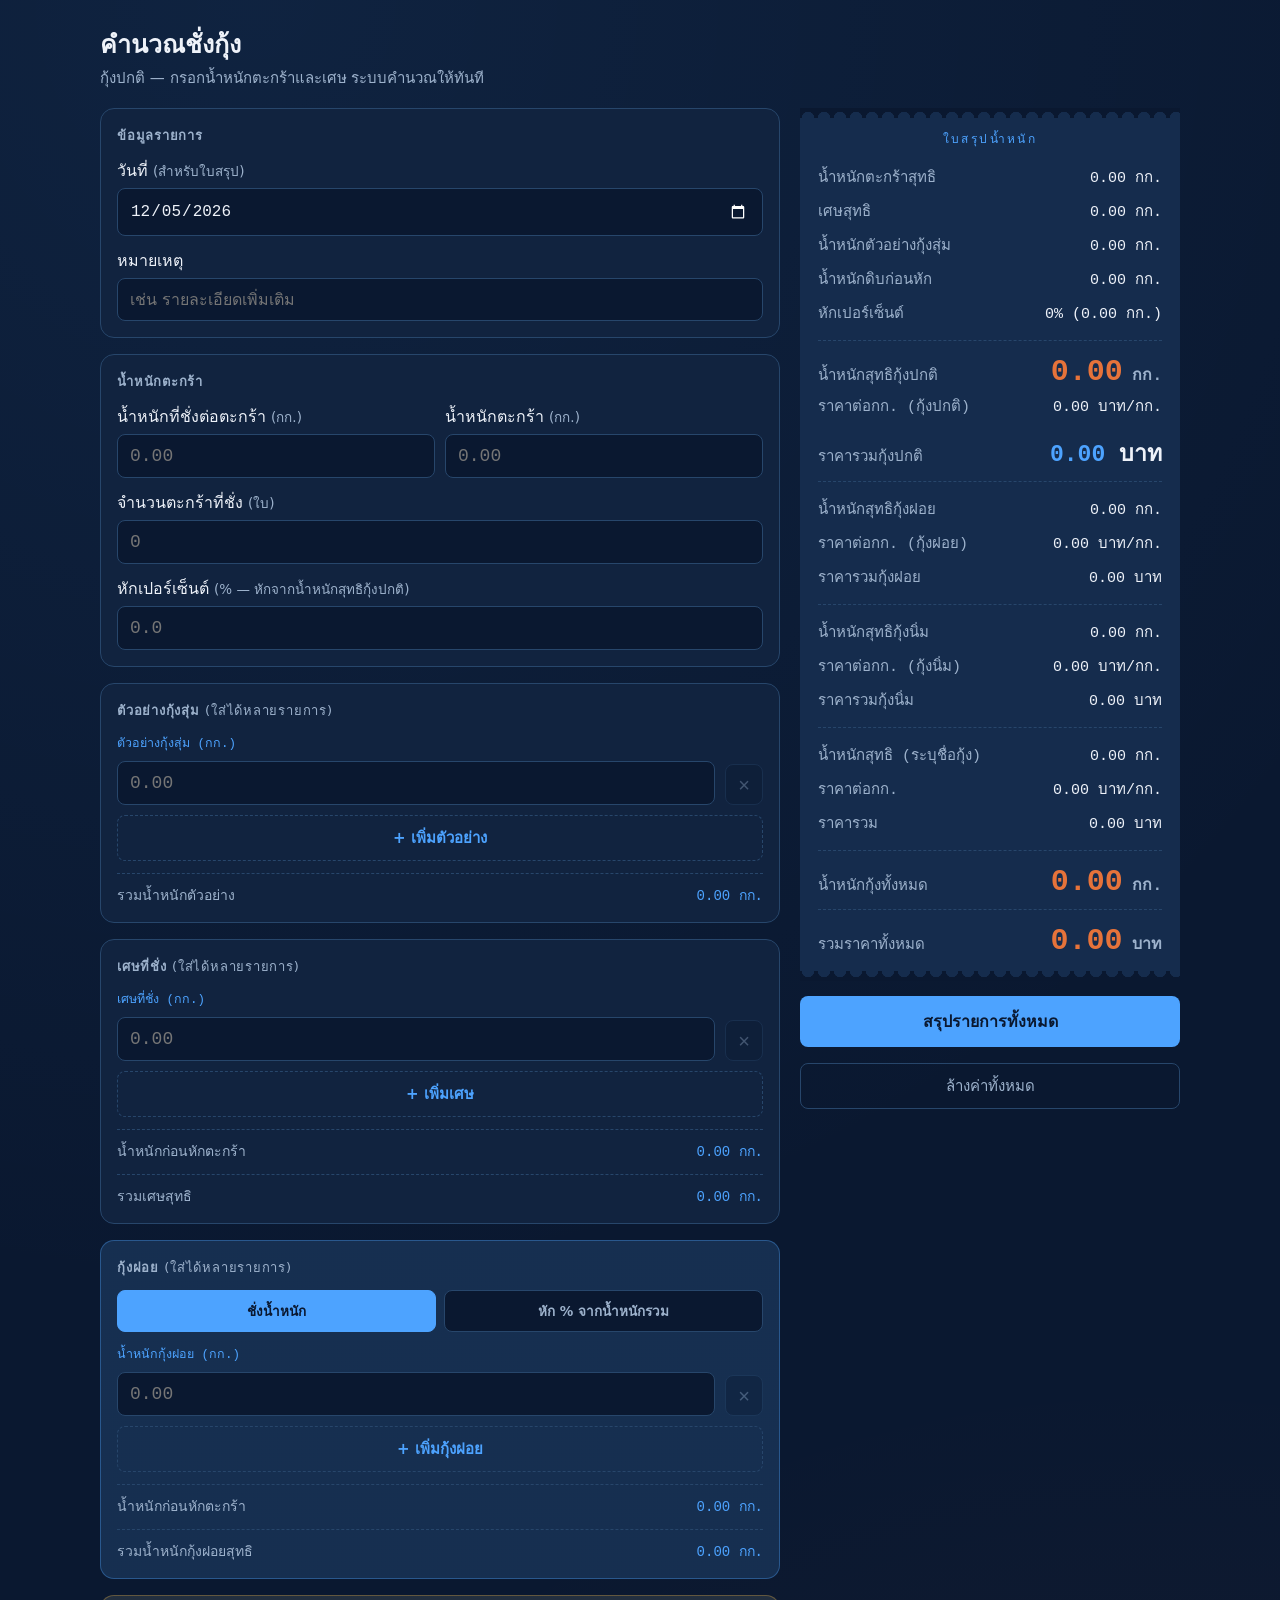
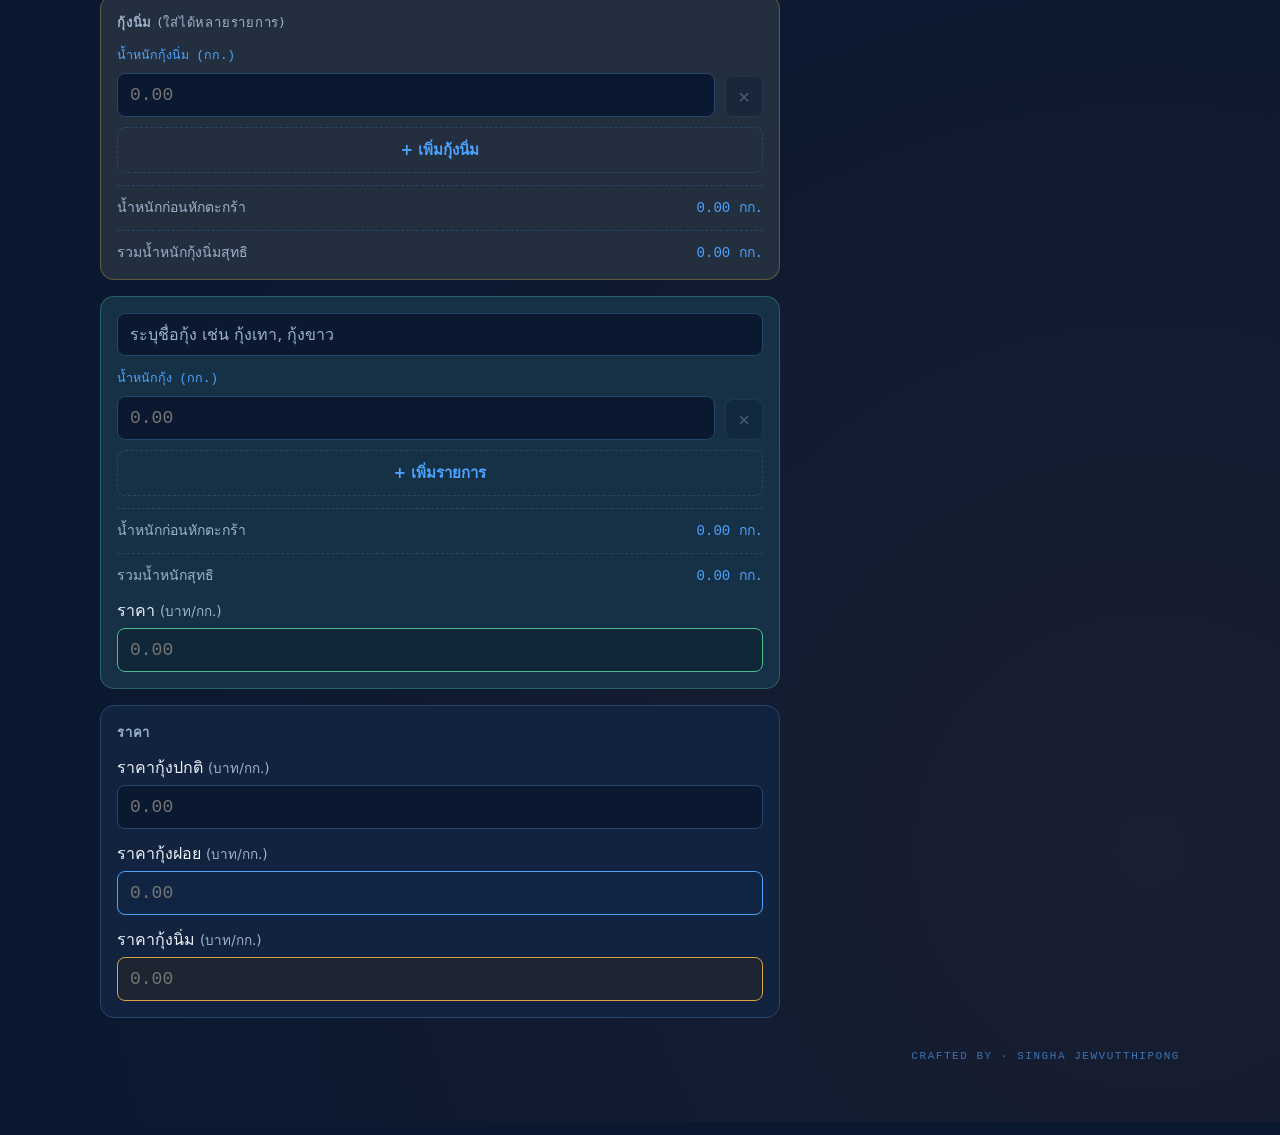
==== calc/index.html @ 681c98cb "Give calc's กุ้งฝอย/กุ้งนิ่ม/custom panels distinct color tints Adds a subtle background tint and bo" ====
<!DOCTYPE html>
<html lang="th">
<head>
<meta charset="UTF-8">
<meta name="viewport" content="width=device-width, initial-scale=1.0, viewport-fit=cover">
<title>คำนวณชั่งกุ้ง</title>
<link rel="manifest" href="manifest.json">
<meta name="theme-color" content="#0a1830">
<meta name="apple-mobile-web-app-capable" content="yes">
<meta name="apple-mobile-web-app-status-bar-style" content="black-translucent">
<meta name="apple-mobile-web-app-title" content="ชั่งกุ้ง">
<link rel="apple-touch-icon" href="icon-192.png">
<link rel="icon" href="icon-192.png">
<link rel="stylesheet" href="style.css">
</head>
<body>
<div class="wrap">
  <header>
    <h1>คำนวณชั่งกุ้ง</h1>
    <div class="sub">กุ้งปกติ — กรอกน้ำหนักตะกร้าและเศษ ระบบคำนวณให้ทันที</div>
  </header>

  <div class="layout">
  <div class="layout-inputs">

  <div class="panel">
    <div class="panel-title">ข้อมูลรายการ</div>
    <div class="field">
      <label>วันที่ <span class="unit">(สำหรับใบสรุป)</span></label>
      <input type="date" id="recordDate">
    </div>
    <div class="field">
      <label>หมายเหตุ</label>
      <input type="text" id="recordNote" placeholder="เช่น รายละเอียดเพิ่มเติม">
    </div>
  </div>

  <div class="panel">
    <div class="panel-title">น้ำหนักตะกร้า</div>
    <div class="row2">
      <div class="field">
        <label>น้ำหนักที่ชั่งต่อตะกร้า <span class="unit">(กก.)</span></label>
        <input type="number" id="w_basket" inputmode="decimal" step="0.01" placeholder="0.00">
      </div>
      <div class="field">
        <label>น้ำหนักตะกร้า <span class="unit">(กก.)</span></label>
        <input type="number" id="w_tare" inputmode="decimal" step="0.01" placeholder="0.00">
      </div>
    </div>
    <div class="field">
      <label>จำนวนตะกร้าที่ชั่ง <span class="unit">(ใบ)</span></label>
      <input type="number" id="n_basket" inputmode="numeric" step="1" placeholder="0">
    </div>
    <div class="field">
      <label>หักเปอร์เซ็นต์ <span class="unit">(% — หักจากน้ำหนักสุทธิกุ้งปกติ)</span></label>
      <input type="number" id="deductPercent" inputmode="decimal" step="0.1" placeholder="0.0">
    </div>
  </div>

  <div class="panel">
    <div class="panel-title">ตัวอย่างกุ้งสุ่ม <span style="text-transform:none; font-weight:400;">(ใส่ได้หลายรายการ)</span></div>
    <div id="sampleRows"></div>
    <button type="button" class="add-row" id="addSample">+ เพิ่มตัวอย่าง</button>
    <div class="rest-subtotal"><span>รวมน้ำหนักตัวอย่าง</span><span id="sampleSubtotal">0.00 กก.</span></div>
  </div>

  <div class="panel">
    <div class="panel-title">เศษที่ชั่ง <span style="text-transform:none; font-weight:400;">(ใส่ได้หลายรายการ)</span></div>
    <div id="restRows"></div>
    <button type="button" class="add-row" id="addRow">+ เพิ่มเศษ</button>
    <div class="rest-subtotal"><span>น้ำหนักก่อนหักตะกร้า</span><span id="restGross">0.00 กก.</span></div>
    <div class="rest-subtotal"><span>รวมเศษสุทธิ</span><span id="restSubtotal">0.00 กก.</span></div>
  </div>

  <div class="panel panel-foy">
    <div class="panel-title">กุ้งฝอย <span style="text-transform:none; font-weight:400;">(ใส่ได้หลายรายการ)</span></div>
    <div class="mode-toggle" id="foyModeToggle">
      <button type="button" class="mode-btn active" data-mode="weigh">ชั่งน้ำหนัก</button>
      <button type="button" class="mode-btn" data-mode="percent">หัก % จากน้ำหนักรวม</button>
    </div>
    <div id="foyWeighMode">
      <div id="shrimpFoyRows"></div>
      <button type="button" class="add-row" id="addShrimpFoy">+ เพิ่มกุ้งฝอย</button>
    </div>
    <div id="foyPercentMode" style="display:none;">
      <div class="field">
        <label>หักเปอร์เซ็นต์กุ้งฝอย <span class="unit">(% จากน้ำหนักรวมหลังหักตะกร้า)</span></label>
        <input type="number" id="foyPercent" inputmode="decimal" step="0.1" placeholder="0.0">
      </div>
    </div>
    <div class="rest-subtotal" id="foyGrossRow"><span>น้ำหนักก่อนหักตะกร้า</span><span id="shrimpFoyGross">0.00 กก.</span></div>
    <div class="rest-subtotal" id="foyBaseRow" style="display:none;"><span>ฐานคำนวณ (น้ำหนักรวมหลังหักตะกร้า)</span><span id="shrimpFoyBase">0.00 กก.</span></div>
    <div class="rest-subtotal"><span>รวมน้ำหนักกุ้งฝอยสุทธิ</span><span id="shrimpFoySubtotal">0.00 กก.</span></div>
  </div>

  <div class="panel panel-nim">
    <div class="panel-title">กุ้งนิ่ม <span style="text-transform:none; font-weight:400;">(ใส่ได้หลายรายการ)</span></div>
    <div id="shrimpNimRows"></div>
    <button type="button" class="add-row" id="addShrimpNim">+ เพิ่มกุ้งนิ่ม</button>
    <div class="rest-subtotal"><span>น้ำหนักก่อนหักตะกร้า</span><span id="shrimpNimGross">0.00 กก.</span></div>
    <div class="rest-subtotal"><span>รวมน้ำหนักกุ้งนิ่มสุทธิ</span><span id="shrimpNimSubtotal">0.00 กก.</span></div>
  </div>

  <div class="panel panel-custom">
    <input type="text" id="customName" class="panel-title-input" placeholder="ระบุชื่อกุ้ง เช่น กุ้งเทา, กุ้งขาว" maxlength="40">
    <div id="shrimpCustomRows"></div>
    <button type="button" class="add-row" id="addShrimpCustom">+ เพิ่มรายการ</button>
    <div class="rest-subtotal"><span>น้ำหนักก่อนหักตะกร้า</span><span id="shrimpCustomGross">0.00 กก.</span></div>
    <div class="rest-subtotal"><span>รวมน้ำหนักสุทธิ</span><span id="shrimpCustomSubtotal">0.00 กก.</span></div>
    <div class="field" style="margin-top:12px;">
      <label>ราคา <span class="unit">(บาท/กก.)</span></label>
      <input type="number" id="priceCustom" inputmode="decimal" step="0.01" placeholder="0.00">
    </div>
  </div>

  <div class="panel">
    <div class="panel-title">ราคา</div>
    <div class="field">
      <label>ราคากุ้งปกติ <span class="unit">(บาท/กก.)</span></label>
      <input type="number" id="price" inputmode="decimal" step="0.01" placeholder="0.00">
    </div>
    <div class="field">
      <label>ราคากุ้งฝอย <span class="unit">(บาท/กก.)</span></label>
      <input type="number" id="priceFoy" inputmode="decimal" step="0.01" placeholder="0.00">
    </div>
    <div class="field">
      <label>ราคากุ้งนิ่ม <span class="unit">(บาท/กก.)</span></label>
      <input type="number" id="priceNim" inputmode="decimal" step="0.01" placeholder="0.00">
    </div>
  </div>

  </div>
  <div class="layout-result">

  <div class="ticket">
    <div class="ticket-head">ใบสรุปน้ำหนัก</div>

    <div class="tline"><span>น้ำหนักตะกร้าสุทธิ</span><span id="out_basket_net">0.00 กก.</span></div>
    <div class="tline"><span>เศษสุทธิ</span><span id="out_rest">0.00 กก.</span></div>
    <div class="tline"><span>น้ำหนักตัวอย่างกุ้งสุ่ม</span><span id="out_sample">0.00 กก.</span></div>
    <div class="tline"><span>น้ำหนักดิบก่อนหัก</span><span id="out_gross">0.00 กก.</span></div>
    <div class="tline" id="out_foy_split_row" style="display:none;"><span>หักน้ำหนักกุ้งฝอย (%)</span><span id="out_foy_split">0.00 กก.</span></div>
    <div class="tline"><span>หักเปอร์เซ็นต์</span><span id="out_deduct">0% (0.00 กก.)</span></div>
    <div class="tdiv"></div>
    <div class="ttotal">
      <span class="label">น้ำหนักสุทธิกุ้งปกติ</span>
      <span class="value" id="out_net">0.00<span style="font-size:16px; color:var(--ink-dim)"> กก.</span></span>
    </div>
    <div class="tline"><span>ราคาต่อกก. (กุ้งปกติ)</span><span id="out_price_rate">0.00 บาท/กก.</span></div>
    <div class="price-total">
      <span class="label">ราคารวมกุ้งปกติ</span>
      <span class="value"><b id="out_price">0.00</b> บาท</span>
    </div>

    <div class="tdiv"></div>
    <div class="tline"><span>น้ำหนักสุทธิกุ้งฝอย</span><span id="out_foy_net">0.00 กก.</span></div>
    <div class="tline"><span>ราคาต่อกก. (กุ้งฝอย)</span><span id="out_foy_rate">0.00 บาท/กก.</span></div>
    <div class="tline"><span>ราคารวมกุ้งฝอย</span><span id="out_foy_price">0.00 บาท</span></div>

    <div class="tdiv"></div>
    <div class="tline"><span>น้ำหนักสุทธิกุ้งนิ่ม</span><span id="out_nim_net">0.00 กก.</span></div>
    <div class="tline"><span>ราคาต่อกก. (กุ้งนิ่ม)</span><span id="out_nim_rate">0.00 บาท/กก.</span></div>
    <div class="tline"><span>ราคารวมกุ้งนิ่ม</span><span id="out_nim_price">0.00 บาท</span></div>

    <div class="tdiv"></div>
    <div class="tline"><span id="out_custom_label">น้ำหนักสุทธิ</span><span id="out_custom_net">0.00 กก.</span></div>
    <div class="tline"><span>ราคาต่อกก.</span><span id="out_custom_rate">0.00 บาท/กก.</span></div>
    <div class="tline"><span>ราคารวม</span><span id="out_custom_price">0.00 บาท</span></div>

    <div class="tdiv"></div>
    <div class="ttotal">
      <span class="label">น้ำหนักกุ้งทั้งหมด</span>
      <span class="value" id="out_total_weight">0.00<span style="font-size:16px; color:var(--ink-dim)"> กก.</span></span>
    </div>
    <div class="tdiv"></div>
    <div class="ttotal">
      <span class="label">รวมราคาทั้งหมด</span>
      <span class="value" id="out_grand_total">0.00<span style="font-size:16px; color:var(--ink-dim)"> บาท</span></span>
    </div>
  </div>

  <button type="button" class="summary-btn" id="summaryBtn">สรุปรายการทั้งหมด</button>
  <button class="reset" id="resetBtn">ล้างค่าทั้งหมด</button>

  </div>
  </div>
  <div class="credit">Crafted by · Singha Jewvutthipong</div>
</div>

<script src="script.js"></script>
</body>
</html>
---- calc/style.css ----
:root{
  --bg: #0a1830;
  --panel: #11233f;
  --panel-2: #152c4d;
  --line: #27466b;
  --ink: #eef2f9;
  --ink-dim: #9db2cc;
  --shrimp: #e6733a;
  --shrimp-dim: #c65f2c;
  --teal-accent: #4da3ff;
  --nim-accent: #d9a441;
  --custom-accent: #4dbd8f;
}
*{box-sizing:border-box;}
body{
  margin:0;
  background: var(--bg);
  background-image:
    radial-gradient(circle at 20% 0%, rgba(77,163,255,0.08), transparent 45%),
    radial-gradient(circle at 90% 90%, rgba(230,115,58,0.07), transparent 40%);
  font-family: 'Noto Sans Thai', 'Sarabun', system-ui, sans-serif;
  color: var(--ink);
  min-height:100vh;
  padding: 20px 14px 60px;
}
.wrap{ max-width: 480px; margin: 0 auto; }

.layout-inputs, .layout-result{ min-width: 0; }

@media (min-width: 760px){
  .wrap{ max-width: 1080px; }
  .layout{
    display:flex;
    align-items:flex-start;
    gap: 20px;
  }
  .layout-inputs{ flex: 1 1 auto; }
  .layout-result{
    flex: 0 0 380px;
    position: sticky;
    top: 20px;
  }
}

header{ margin-bottom: 18px; }
h1{
  font-size: 25px;
  margin: 4px 0 2px;
  font-weight: 700;
}
.sub{ font-size: 15px; color: var(--ink-dim); }

.panel{
  background: var(--panel);
  border: 1px solid var(--line);
  border-radius: 14px;
  padding: 16px;
  margin-bottom: 16px;
}
.panel-title{
  font-size: 13px;
  letter-spacing: 0.06em;
  color: var(--ink-dim);
  text-transform: uppercase;
  margin-bottom: 12px;
  font-weight: 600;
}
.panel-foy{
  background: linear-gradient(rgba(77,163,255,0.09), rgba(77,163,255,0.09)), var(--panel);
  border-color: rgba(77,163,255,0.35);
}
.panel-nim{
  background: linear-gradient(rgba(217,164,65,0.09), rgba(217,164,65,0.09)), var(--panel);
  border-color: rgba(217,164,65,0.35);
}
.panel-custom{
  background: linear-gradient(rgba(77,189,143,0.09), rgba(77,189,143,0.09)), var(--panel);
  border-color: rgba(77,189,143,0.35);
}
#priceFoy{
  background: linear-gradient(rgba(77,163,255,0.09), rgba(77,163,255,0.09)), var(--bg);
  border-color: var(--teal-accent);
}
#priceNim{
  background: linear-gradient(rgba(217,164,65,0.09), rgba(217,164,65,0.09)), var(--bg);
  border-color: var(--nim-accent);
}
#priceCustom{
  background: linear-gradient(rgba(77,189,143,0.09), rgba(77,189,143,0.09)), var(--bg);
  border-color: var(--custom-accent);
}
#priceNim:focus{ border-color: var(--nim-accent); }
#priceCustom:focus{ border-color: var(--custom-accent); }
.panel-title-input{
  display: block;
  width: 100%;
  background: transparent;
  border: none;
  border-bottom: 1px dashed var(--line);
  color: var(--ink);
  font-family: 'Noto Sans Thai', 'Sarabun', system-ui, sans-serif;
  font-size: 14px;
  font-weight: 700;
  padding: 0 0 10px;
  margin-bottom: 12px;
  outline: none;
}
.panel-title-input::placeholder{ color: var(--ink-dim); font-weight: 400; }
.panel-title-input:focus{ border-bottom-color: var(--teal-accent); }

.field{ margin-bottom: 12px; overflow: hidden; }
.field:last-child{ margin-bottom: 0; }
label{
  display:block;
  font-size: 16px;
  color: var(--ink);
  margin-bottom: 5px;
}
.unit{ color: var(--ink-dim); font-size: 13.5px; }
input[type=number], input[type=date], input[type=text]{
  width: 100%;
  max-width: 100%;
  min-width: 0;
  background: var(--bg);
  border: 1px solid var(--line);
  border-radius: 8px;
  padding: 11px 12px;
  color: var(--ink);
  font-family: 'Space Mono', ui-monospace, 'SF Mono', Menlo, Consolas, monospace;
  font-size: 18px;
  outline: none;
  transition: border-color .15s ease;
  -moz-appearance: textfield;
}
input[type=text]{ font-family: 'Noto Sans Thai', 'Sarabun', system-ui, sans-serif; font-size: 16px; }
input[type=date]{
  color-scheme: dark;
  font-size: 16px;
  overflow: hidden;
}
input[type=date]::-webkit-date-and-time-value{ min-width: 0; text-align: left; }
input[type=date]::-webkit-calendar-picker-indicator{ margin-left: 4px; padding: 4px; }
input[type=number]:focus, input[type=date]:focus, input[type=text]:focus{ border-color: var(--teal-accent); }
input[type=number]::-webkit-outer-spin-button,
input[type=number]::-webkit-inner-spin-button{
  -webkit-appearance: none; margin:0;
}

.row2{ display:grid; grid-template-columns: minmax(0,1fr) minmax(0,1fr); gap: 10px; }

/* Receipt / ticket */
.ticket{
  background: repeating-linear-gradient(
    var(--panel-2), var(--panel-2)
  );
  border-radius: 4px;
  position: relative;
  padding: 20px 18px 22px;
  font-family: 'Space Mono', ui-monospace, 'SF Mono', Menlo, Consolas, monospace;
  border-top: 1px dashed var(--line);
}
.ticket::before, .ticket::after{
  content:"";
  position:absolute;
  left:0; right:0; height:10px;
  background:
    radial-gradient(circle at 8px 0, transparent 6px, var(--bg) 6.5px) top left / 16px 10px repeat-x;
}
.ticket::before{ top:-1px; transform: scaleY(-1); }
.ticket::after{ bottom:-1px; }

.ticket-head{
  text-align:center;
  font-size: 12px;
  letter-spacing: 0.2em;
  color: var(--teal-accent);
  text-transform: uppercase;
  margin-bottom: 12px;
}
.tline{
  display:flex;
  justify-content: space-between;
  font-size: 15px;
  color: var(--ink-dim);
  padding: 5px 0;
}
.tline span:last-child{ color: var(--ink); }
.tdiv{
  border-top: 1px dashed var(--line);
  margin: 10px 0;
}
.ttotal{
  display:flex;
  justify-content: space-between;
  align-items: baseline;
  padding-top: 4px;
}
.ttotal .label{ font-size: 15px; color: var(--ink-dim); }
.ttotal .value{
  font-size: 30px;
  font-weight: 700;
  color: var(--shrimp);
}
.price-total{
  display:flex;
  justify-content: space-between;
  align-items: baseline;
  margin-top: 12px;
}
.price-total .label{ font-size: 15px; color: var(--ink-dim); }
.price-total .value{
  font-size: 23px;
  font-weight: 700;
  color: var(--ink);
}
.price-total .value b{ color: var(--teal-accent); }

.rest-row{
  display:grid;
  grid-template-columns: 1fr auto;
  gap: 10px;
  align-items: end;
  margin-bottom: 10px;
}
.rest-row .field{ margin-bottom: 0; }
.rest-row-label{
  font-size: 12.5px;
  color: var(--teal-accent);
  font-family: 'Space Mono', ui-monospace, 'SF Mono', Menlo, Consolas, monospace;
  margin-bottom: 8px;
}
.rm-row{
  width: 38px;
  height: 41px;
  background: var(--bg);
  border: 1px solid var(--line);
  border-radius: 8px;
  color: var(--ink-dim);
  font-size: 20px;
  line-height: 1;
  cursor: pointer;
}
.rm-row:active{ background: var(--panel-2); }
.rm-row:disabled{ opacity: 0.35; cursor: default; }

.add-row{
  display:flex;
  align-items:center;
  justify-content:center;
  gap: 6px;
  width: 100%;
  margin-top: 4px;
  background: transparent;
  border: 1px dashed var(--line);
  color: var(--teal-accent);
  padding: 10px;
  border-radius: 8px;
  font-family: 'Noto Sans Thai', 'Sarabun', system-ui, sans-serif;
  font-size: 15px;
  font-weight: 600;
  cursor: pointer;
}
.add-row:active{ background: var(--panel-2); }

.mode-toggle{
  display:flex;
  gap: 8px;
  margin-bottom: 12px;
}
.mode-btn{
  flex: 1;
  background: var(--bg);
  border: 1px solid var(--line);
  color: var(--ink-dim);
  padding: 9px 8px;
  border-radius: 8px;
  font-family: 'Noto Sans Thai', 'Sarabun', system-ui, sans-serif;
  font-size: 13.5px;
  font-weight: 600;
  cursor: pointer;
}
.mode-btn.active{
  background: var(--teal-accent);
  border-color: var(--teal-accent);
  color: var(--bg);
}
.mode-btn:active{ opacity: 0.85; }

.rest-subtotal{
  display:flex;
  justify-content: space-between;
  font-size: 14px;
  color: var(--ink-dim);
  margin-top: 12px;
  padding-top: 10px;
  border-top: 1px dashed var(--line);
  font-family: 'Space Mono', ui-monospace, 'SF Mono', Menlo, Consolas, monospace;
}
.rest-subtotal span:last-child{ color: var(--teal-accent); }

.reset{
  display:block;
  width:100%;
  margin-top: 16px;
  background: transparent;
  border: 1px solid var(--line);
  color: var(--ink-dim);
  padding: 10px;
  border-radius: 8px;
  font-family: 'Noto Sans Thai', 'Sarabun', system-ui, sans-serif;
  font-size: 15px;
  cursor: pointer;
}
.reset:active{ background: var(--panel-2); }

.summary-btn{
  display:block;
  width:100%;
  margin-top: 16px;
  background: var(--teal-accent);
  border: none;
  color: var(--bg);
  padding: 13px;
  border-radius: 8px;
  font-family: 'Noto Sans Thai', 'Sarabun', system-ui, sans-serif;
  font-size: 16px;
  font-weight: 700;
  cursor: pointer;
}
.summary-btn:active{ opacity: 0.85; }

.credit{
  text-align: right;
  margin-top: 16px;
  font-family: 'Space Mono', ui-monospace, 'SF Mono', Menlo, Consolas, monospace;
  font-size: 11px;
  letter-spacing: 0.14em;
  text-transform: uppercase;
  color: var(--teal-accent);
  opacity: 0.65;
}
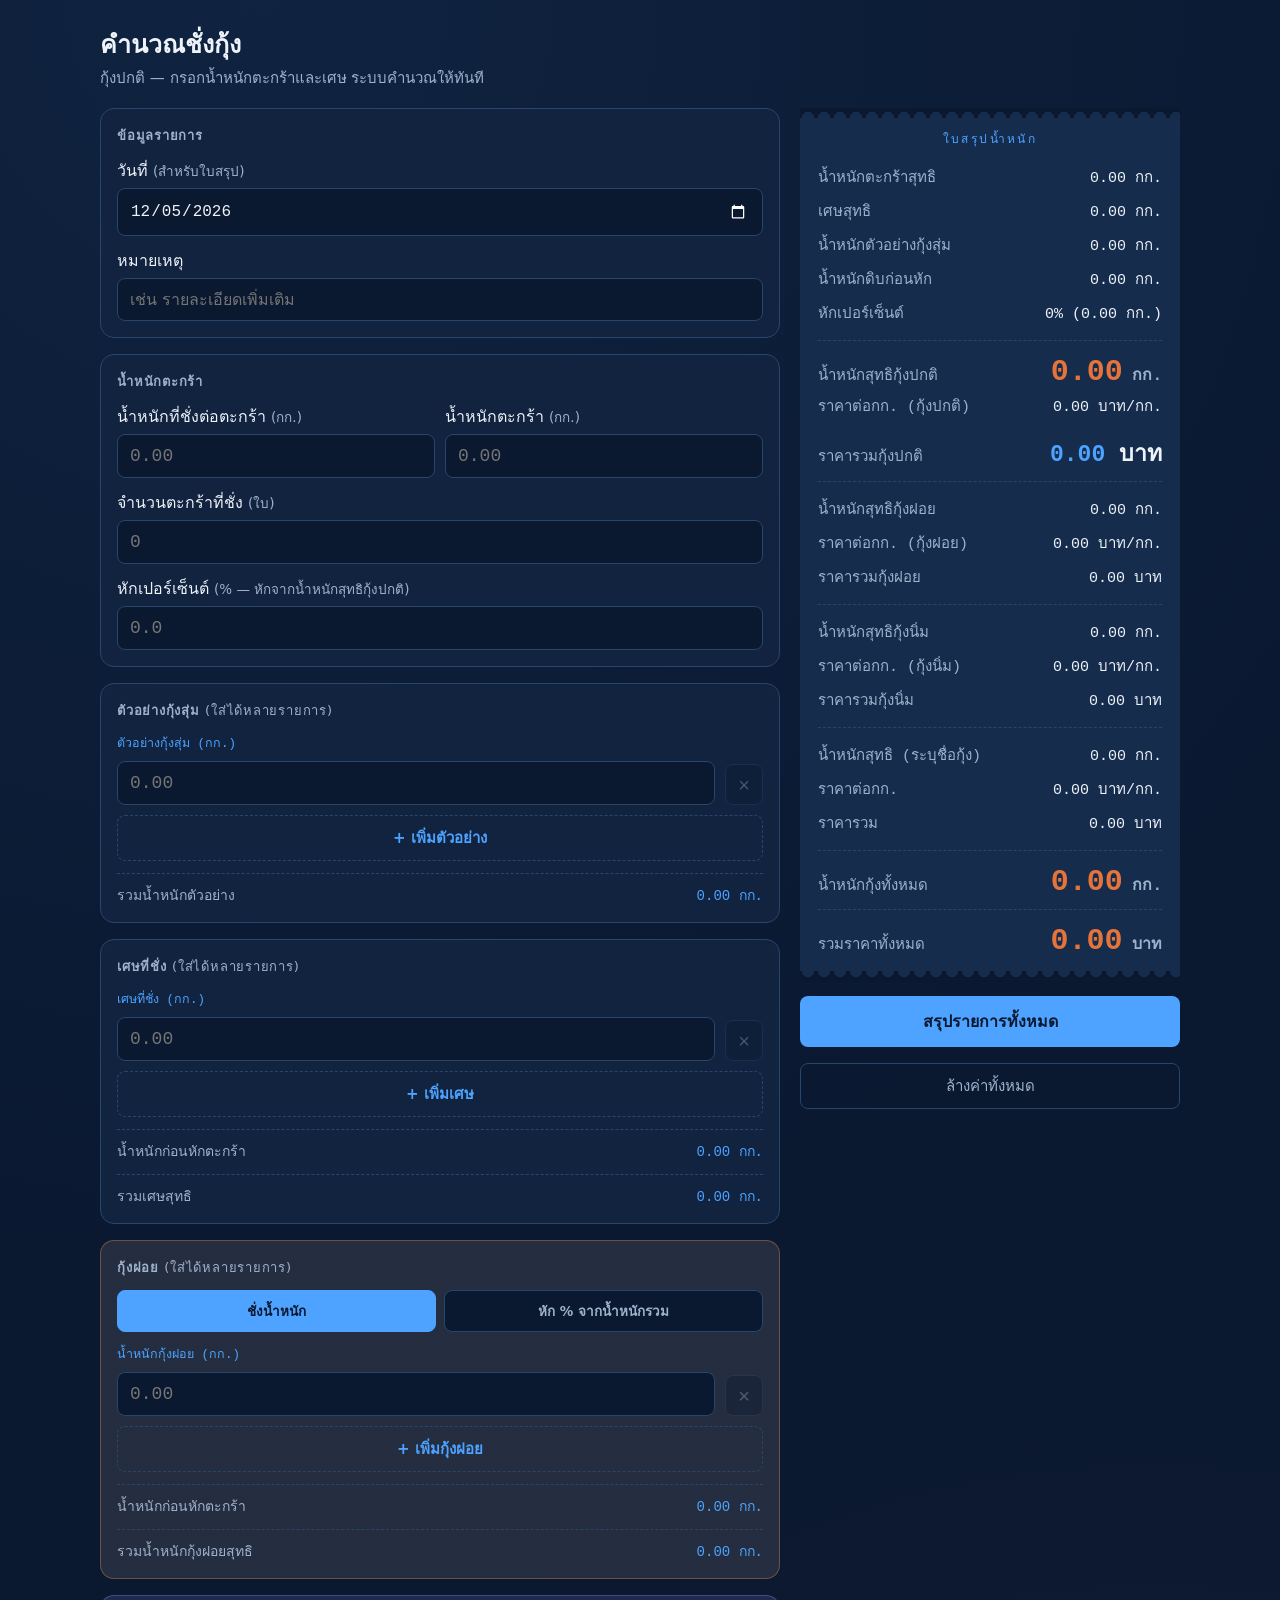
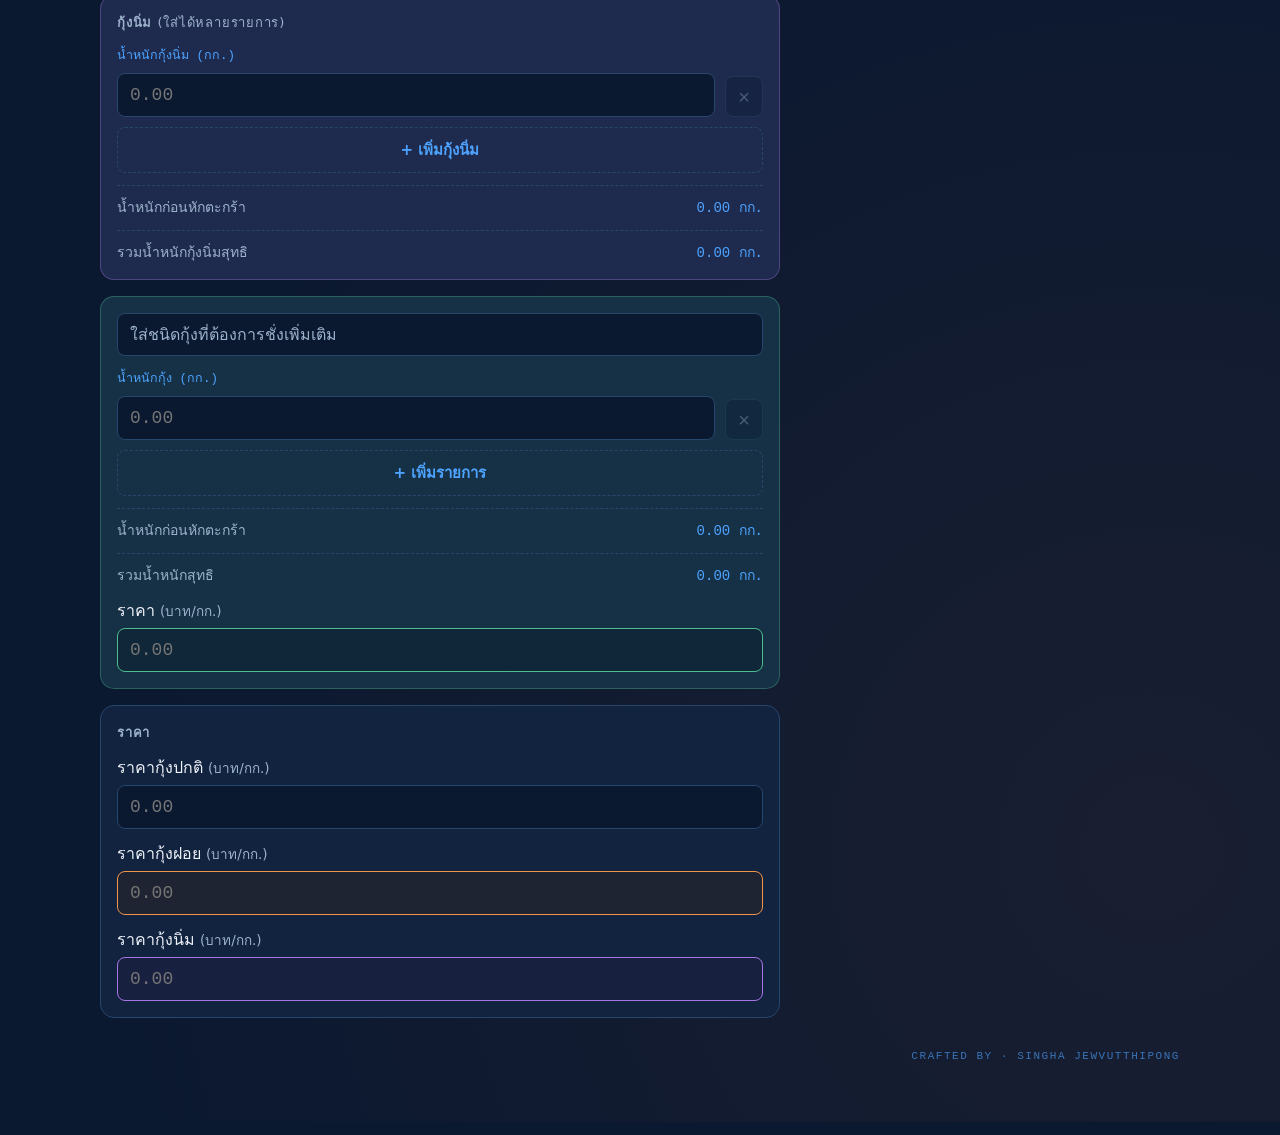
==== commit d200611b: "Update custom shrimp category placeholder text Co-Authored-By: Claude Sonnet 5 <noreply@anthropic.co" ====
--- a/calc/index.html
+++ b/calc/index.html
@@ -102,7 +102,7 @@
   </div>
 
   <div class="panel panel-custom">
-    <input type="text" id="customName" class="panel-title-input" placeholder="ระบุชื่อกุ้ง เช่น กุ้งเทา, กุ้งขาว" maxlength="40">
+    <input type="text" id="customName" class="panel-title-input" placeholder="ใส่ชนิดกุ้งที่ต้องการชั่งเพิ่มเติม" maxlength="40">
     <div id="shrimpCustomRows"></div>
     <button type="button" class="add-row" id="addShrimpCustom">+ เพิ่มรายการ</button>
     <div class="rest-subtotal"><span>น้ำหนักก่อนหักตะกร้า</span><span id="shrimpCustomGross">0.00 กก.</span></div>
--- a/calc/style.css
+++ b/calc/style.css
@@ -8,7 +8,8 @@
   --shrimp: #e6733a;
   --shrimp-dim: #c65f2c;
   --teal-accent: #4da3ff;
-  --nim-accent: #d9a441;
+  --foy-accent: #f0954a;
+  --nim-accent: #a875e6;
   --custom-accent: #4dbd8f;
 }
 *{box-sizing:border-box;}
@@ -66,29 +67,30 @@
   font-weight: 600;
 }
 .panel-foy{
-  background: linear-gradient(rgba(77,163,255,0.09), rgba(77,163,255,0.09)), var(--panel);
-  border-color: rgba(77,163,255,0.35);
+  background: linear-gradient(rgba(240,149,74,0.09), rgba(240,149,74,0.09)), var(--panel);
+  border-color: rgba(240,149,74,0.35);
 }
 .panel-nim{
-  background: linear-gradient(rgba(217,164,65,0.09), rgba(217,164,65,0.09)), var(--panel);
-  border-color: rgba(217,164,65,0.35);
+  background: linear-gradient(rgba(168,117,230,0.09), rgba(168,117,230,0.09)), var(--panel);
+  border-color: rgba(168,117,230,0.35);
 }
 .panel-custom{
   background: linear-gradient(rgba(77,189,143,0.09), rgba(77,189,143,0.09)), var(--panel);
   border-color: rgba(77,189,143,0.35);
 }
 #priceFoy{
-  background: linear-gradient(rgba(77,163,255,0.09), rgba(77,163,255,0.09)), var(--bg);
-  border-color: var(--teal-accent);
+  background: linear-gradient(rgba(240,149,74,0.09), rgba(240,149,74,0.09)), var(--bg);
+  border-color: var(--foy-accent);
 }
 #priceNim{
-  background: linear-gradient(rgba(217,164,65,0.09), rgba(217,164,65,0.09)), var(--bg);
+  background: linear-gradient(rgba(168,117,230,0.09), rgba(168,117,230,0.09)), var(--bg);
   border-color: var(--nim-accent);
 }
 #priceCustom{
   background: linear-gradient(rgba(77,189,143,0.09), rgba(77,189,143,0.09)), var(--bg);
   border-color: var(--custom-accent);
 }
+#priceFoy:focus{ border-color: var(--foy-accent); }
 #priceNim:focus{ border-color: var(--nim-accent); }
 #priceCustom:focus{ border-color: var(--custom-accent); }
 .panel-title-input{
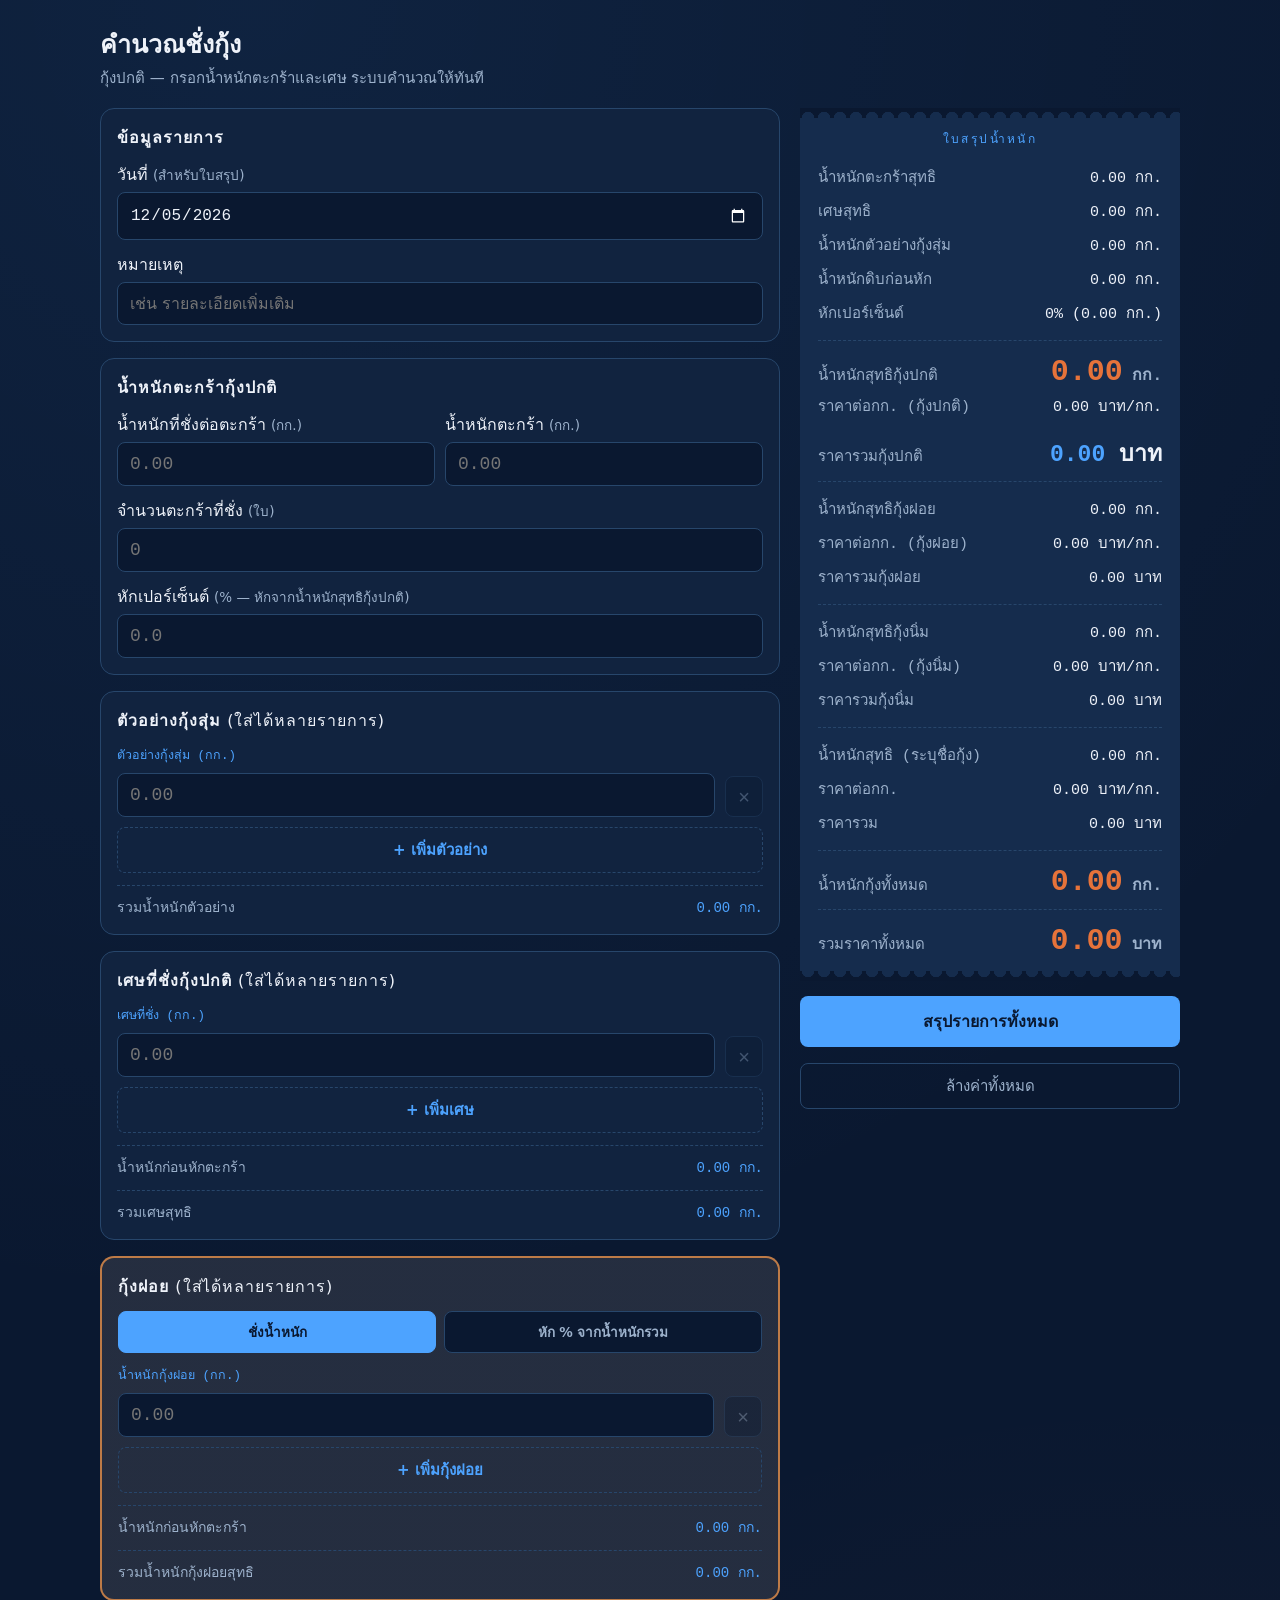
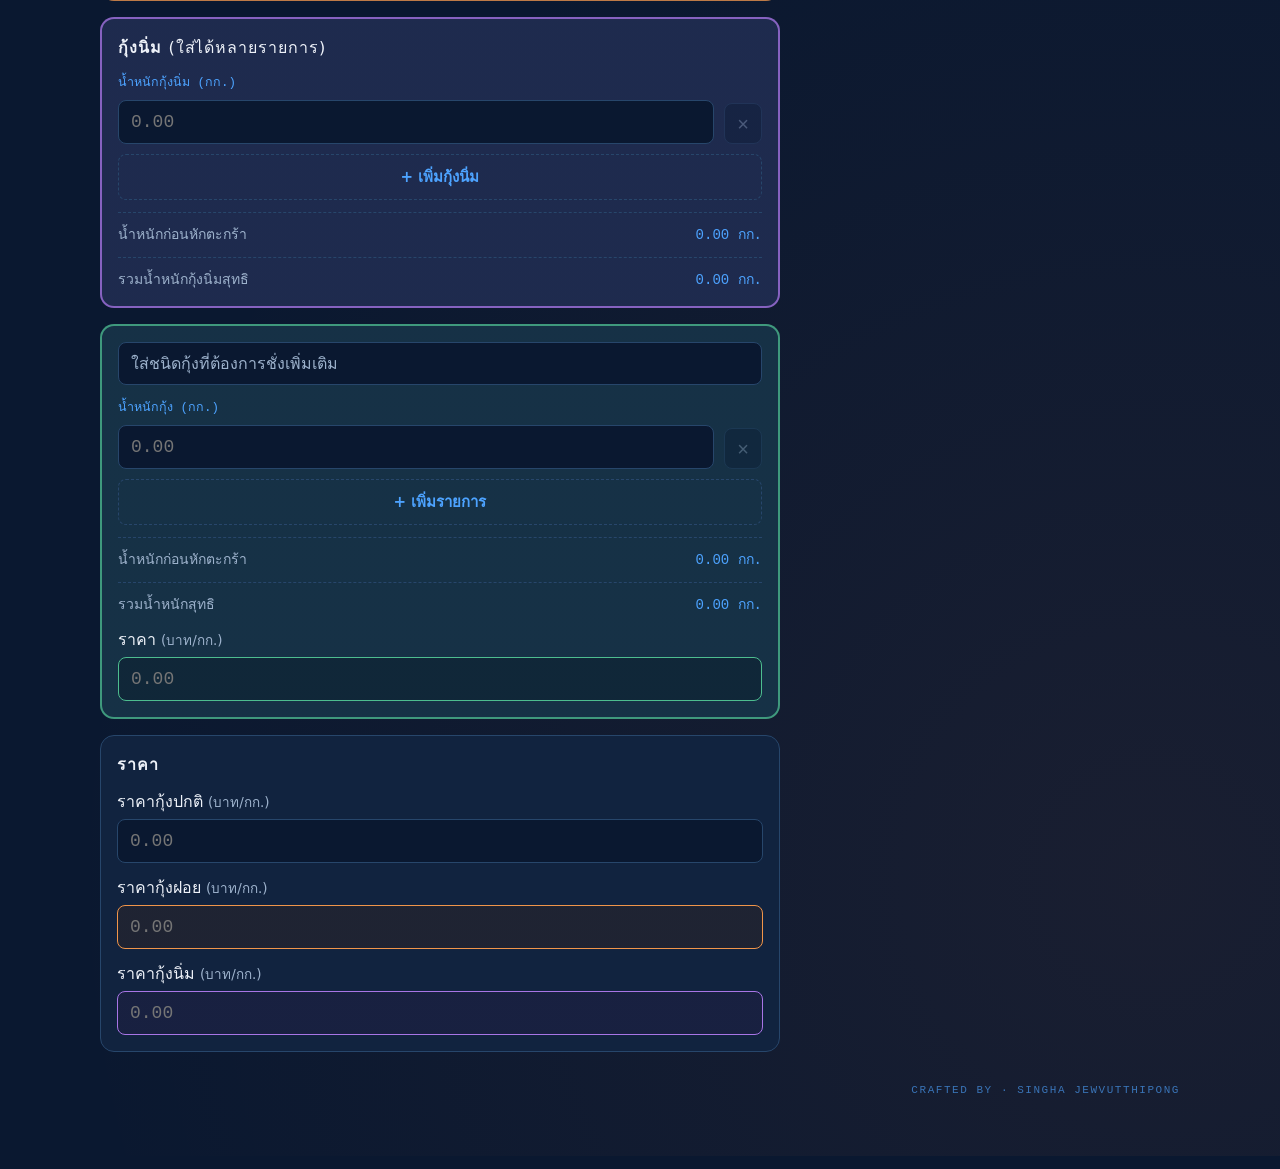
==== commit f13476a6: "Label the tare-weight and rest-weight panels as กุ้งปกติ Co-Authored-By: Claude Sonnet 5 <noreply@an" ====
--- a/calc/index.html
+++ b/calc/index.html
@@ -36,7 +36,7 @@
   </div>
 
   <div class="panel">
-    <div class="panel-title">น้ำหนักตะกร้า</div>
+    <div class="panel-title">น้ำหนักตะกร้ากุ้งปกติ</div>
     <div class="row2">
       <div class="field">
         <label>น้ำหนักที่ชั่งต่อตะกร้า <span class="unit">(กก.)</span></label>
@@ -65,7 +65,7 @@
   </div>
 
   <div class="panel">
-    <div class="panel-title">เศษที่ชั่ง <span style="text-transform:none; font-weight:400;">(ใส่ได้หลายรายการ)</span></div>
+    <div class="panel-title">เศษที่ชั่งกุ้งปกติ <span style="text-transform:none; font-weight:400;">(ใส่ได้หลายรายการ)</span></div>
     <div id="restRows"></div>
     <button type="button" class="add-row" id="addRow">+ เพิ่มเศษ</button>
     <div class="rest-subtotal"><span>น้ำหนักก่อนหักตะกร้า</span><span id="restGross">0.00 กก.</span></div>
--- a/calc/style.css
+++ b/calc/style.css
@@ -59,24 +59,27 @@
   margin-bottom: 16px;
 }
 .panel-title{
-  font-size: 13px;
+  font-size: 16px;
   letter-spacing: 0.06em;
-  color: var(--ink-dim);
+  color: var(--ink);
   text-transform: uppercase;
   margin-bottom: 12px;
   font-weight: 600;
 }
 .panel-foy{
   background: linear-gradient(rgba(240,149,74,0.09), rgba(240,149,74,0.09)), var(--panel);
-  border-color: rgba(240,149,74,0.35);
+  border-width: 2px;
+  border-color: rgba(240,149,74,0.75);
 }
 .panel-nim{
   background: linear-gradient(rgba(168,117,230,0.09), rgba(168,117,230,0.09)), var(--panel);
-  border-color: rgba(168,117,230,0.35);
+  border-width: 2px;
+  border-color: rgba(168,117,230,0.75);
 }
 .panel-custom{
   background: linear-gradient(rgba(77,189,143,0.09), rgba(77,189,143,0.09)), var(--panel);
-  border-color: rgba(77,189,143,0.35);
+  border-width: 2px;
+  border-color: rgba(77,189,143,0.75);
 }
 #priceFoy{
   background: linear-gradient(rgba(240,149,74,0.09), rgba(240,149,74,0.09)), var(--bg);
@@ -101,7 +104,7 @@
   border-bottom: 1px dashed var(--line);
   color: var(--ink);
   font-family: 'Noto Sans Thai', 'Sarabun', system-ui, sans-serif;
-  font-size: 14px;
+  font-size: 16px;
   font-weight: 700;
   padding: 0 0 10px;
   margin-bottom: 12px;
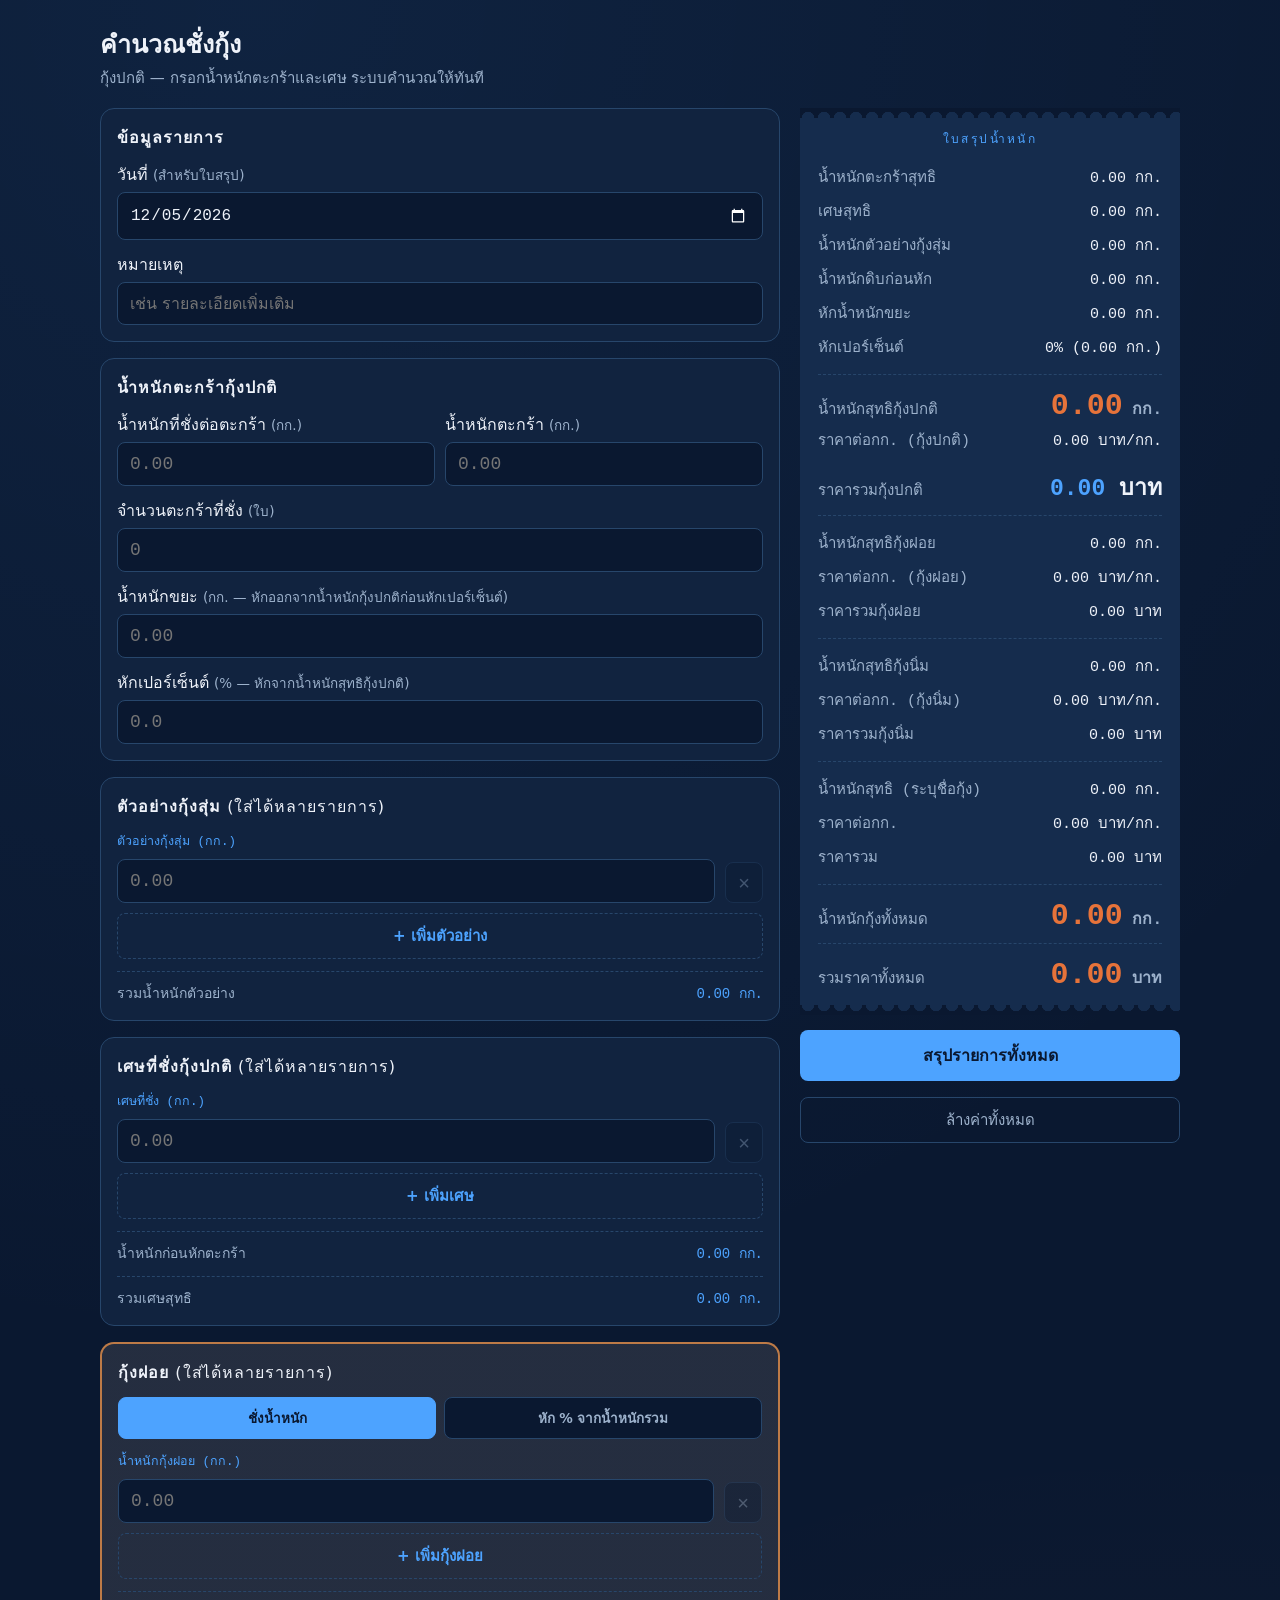
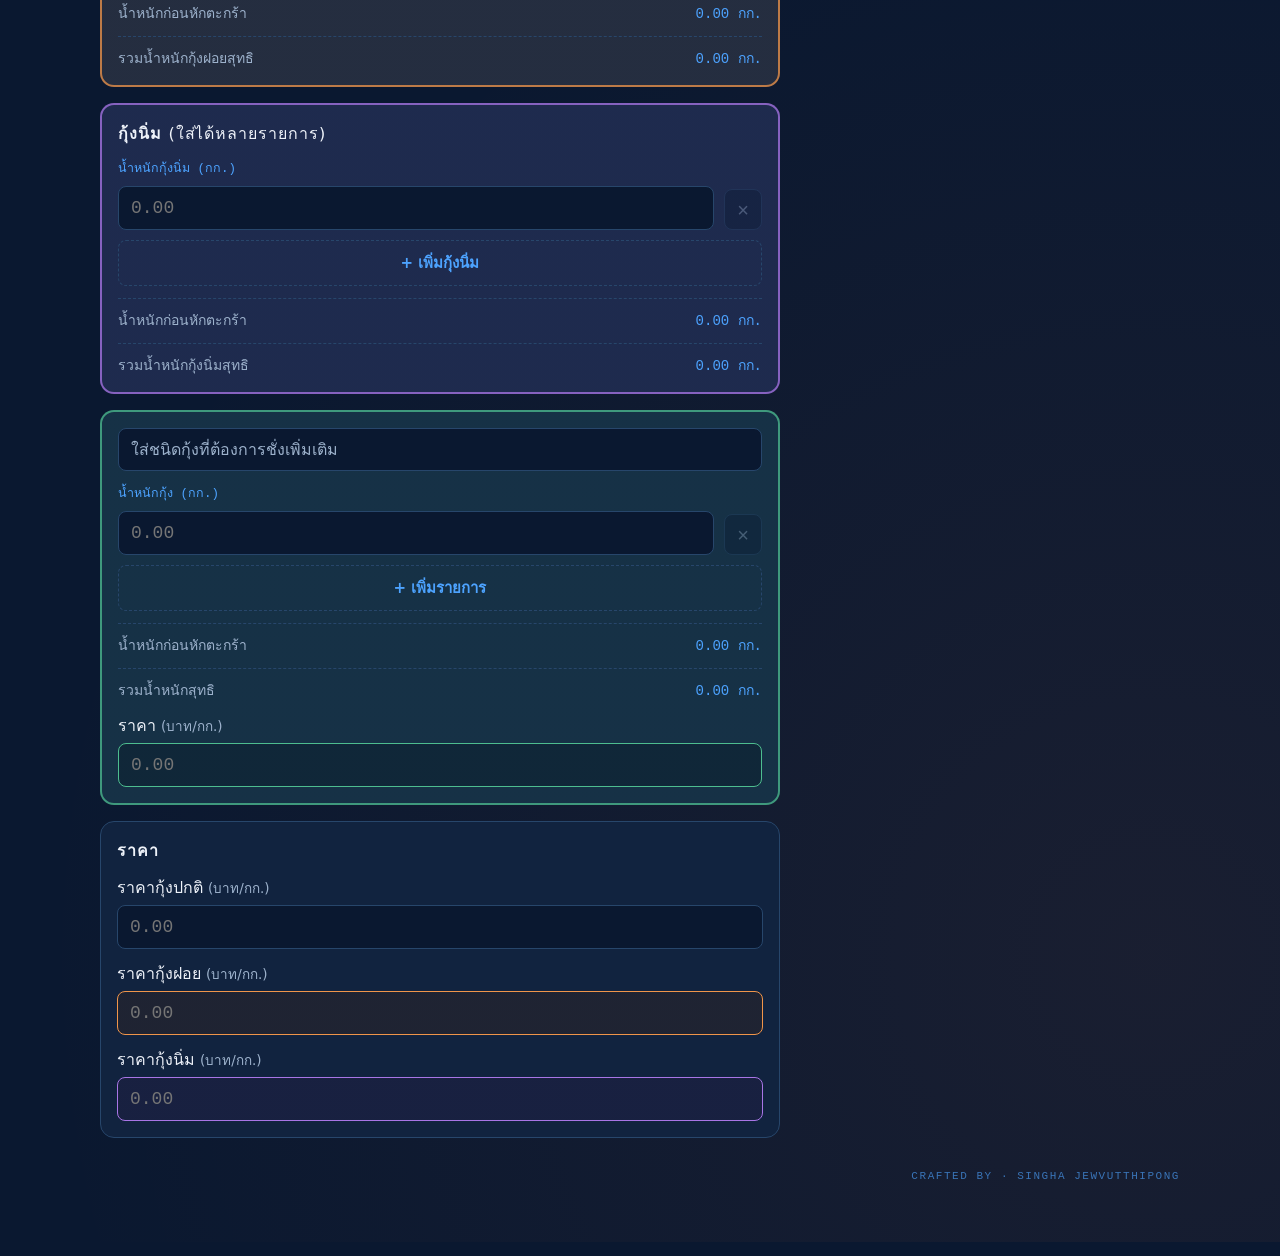
==== commit 75047bf1: "Add a waste-weight field deducted before the กุ้งปกติ percent cut Adds น้ำหนักขยะ to the น้ำหนักตะกร" ====
--- a/calc/index.html
+++ b/calc/index.html
@@ -50,6 +50,10 @@
     <div class="field">
       <label>จำนวนตะกร้าที่ชั่ง <span class="unit">(ใบ)</span></label>
       <input type="number" id="n_basket" inputmode="numeric" step="1" placeholder="0">
+    </div>
+    <div class="field">
+      <label>น้ำหนักขยะ <span class="unit">(กก. — หักออกจากน้ำหนักกุ้งปกติก่อนหักเปอร์เซ็นต์)</span></label>
+      <input type="number" id="wasteWeight" inputmode="decimal" step="0.01" placeholder="0.00">
     </div>
     <div class="field">
       <label>หักเปอร์เซ็นต์ <span class="unit">(% — หักจากน้ำหนักสุทธิกุ้งปกติ)</span></label>
@@ -140,6 +144,7 @@
     <div class="tline"><span>น้ำหนักตัวอย่างกุ้งสุ่ม</span><span id="out_sample">0.00 กก.</span></div>
     <div class="tline"><span>น้ำหนักดิบก่อนหัก</span><span id="out_gross">0.00 กก.</span></div>
     <div class="tline" id="out_foy_split_row" style="display:none;"><span>หักน้ำหนักกุ้งฝอย (%)</span><span id="out_foy_split">0.00 กก.</span></div>
+    <div class="tline"><span>หักน้ำหนักขยะ</span><span id="out_waste">0.00 กก.</span></div>
     <div class="tline"><span>หักเปอร์เซ็นต์</span><span id="out_deduct">0% (0.00 กก.)</span></div>
     <div class="tdiv"></div>
     <div class="ttotal">
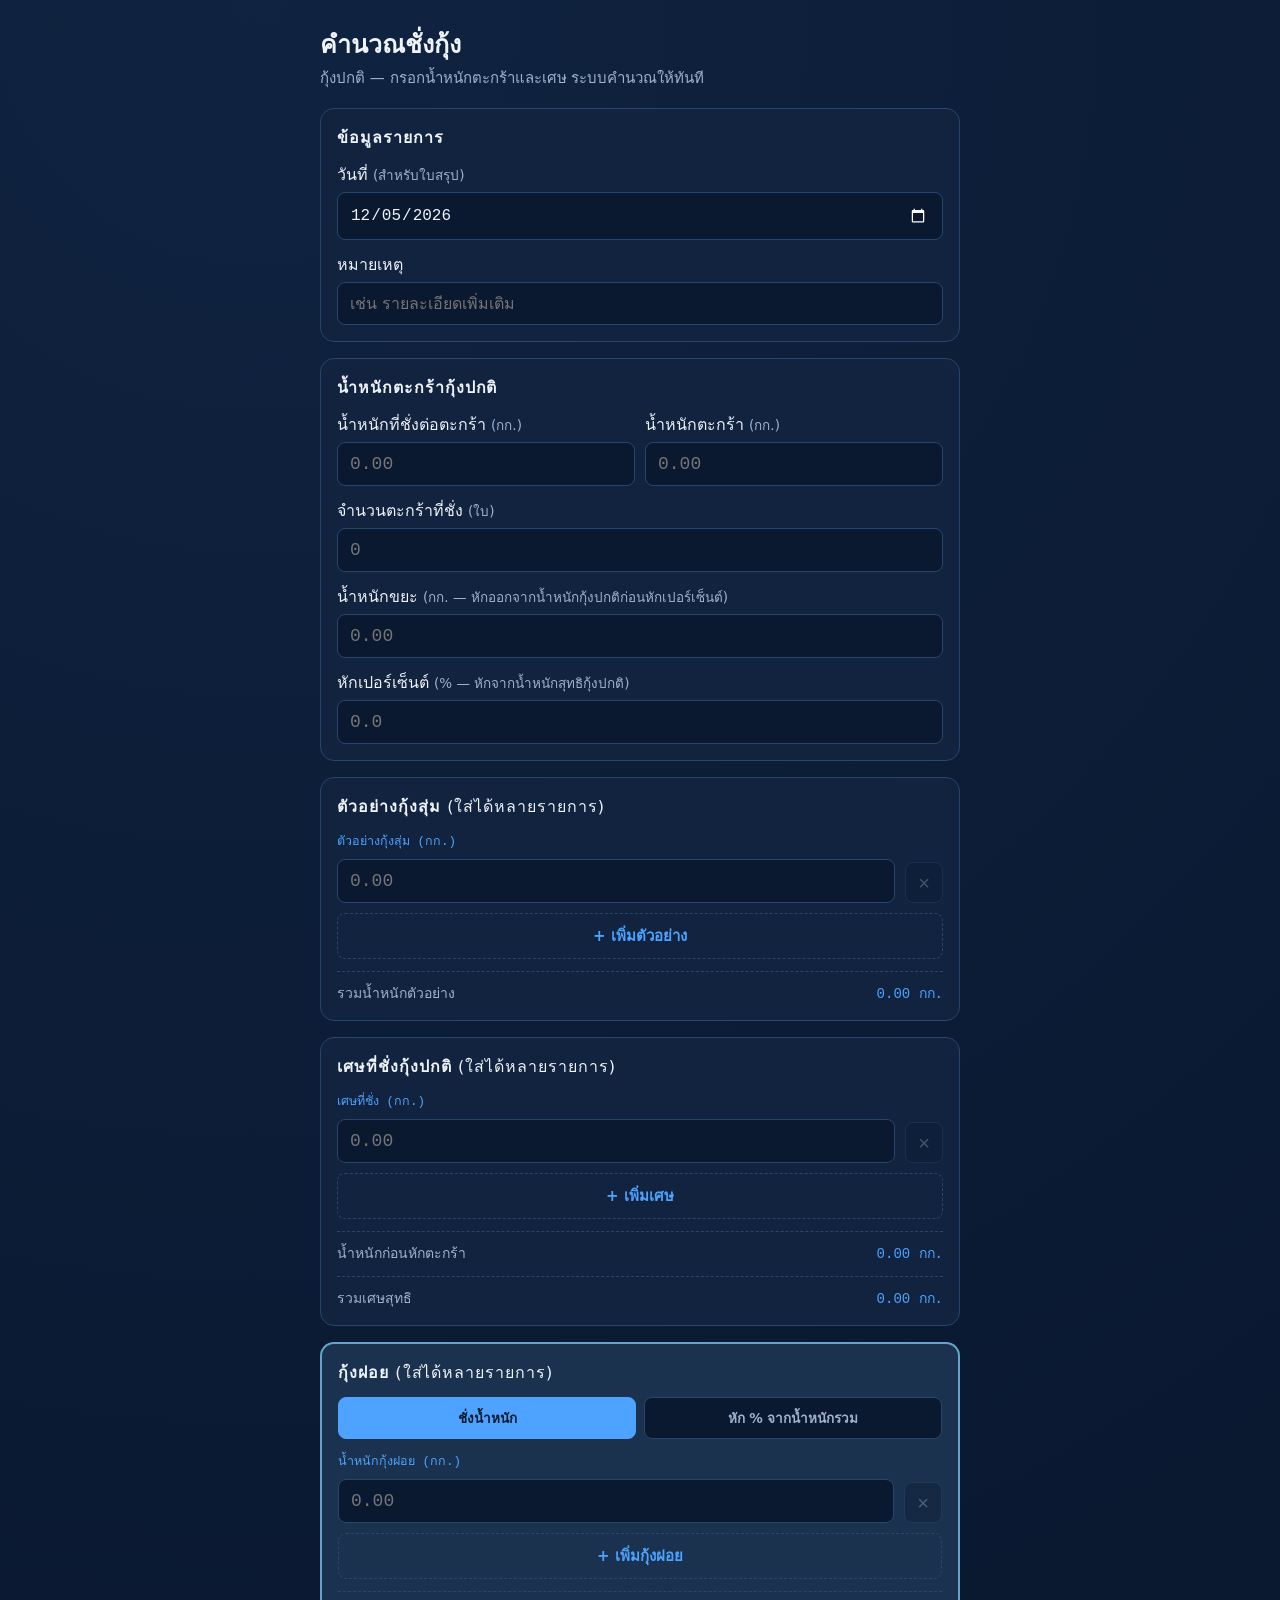
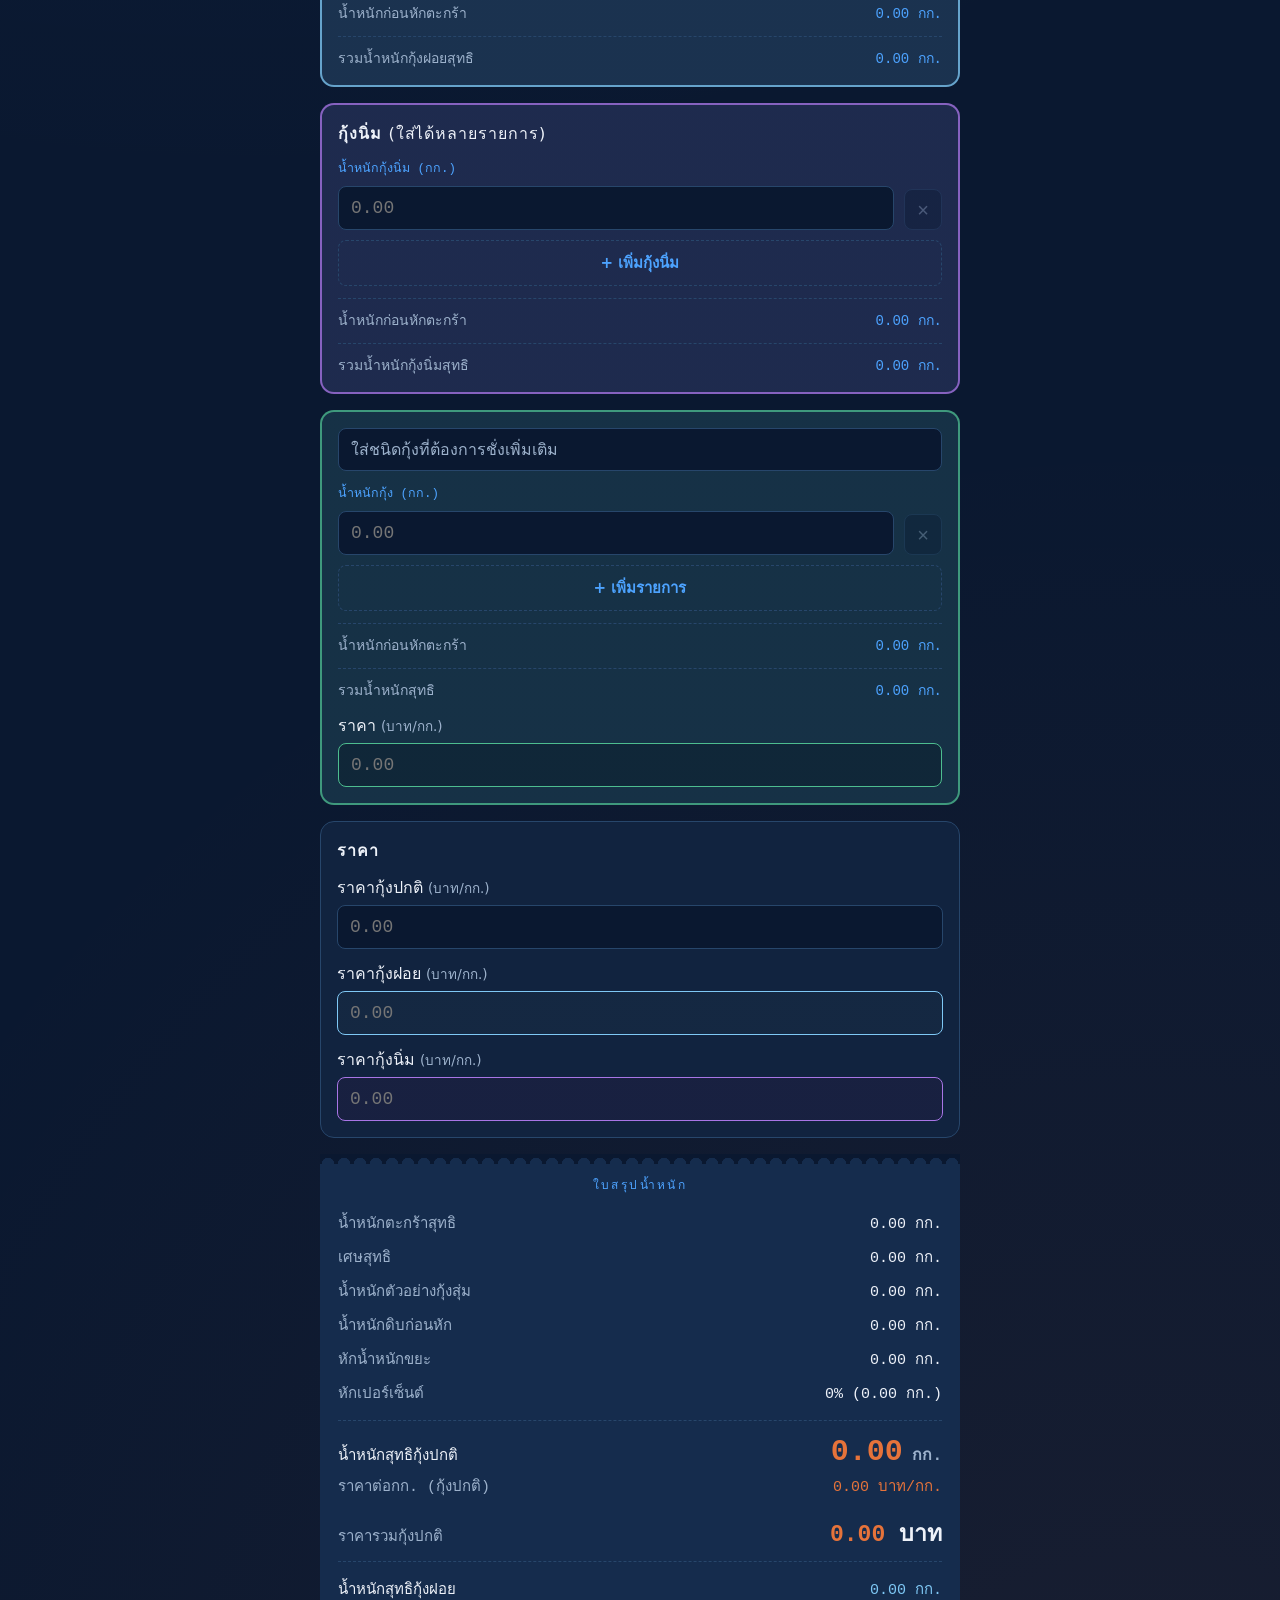
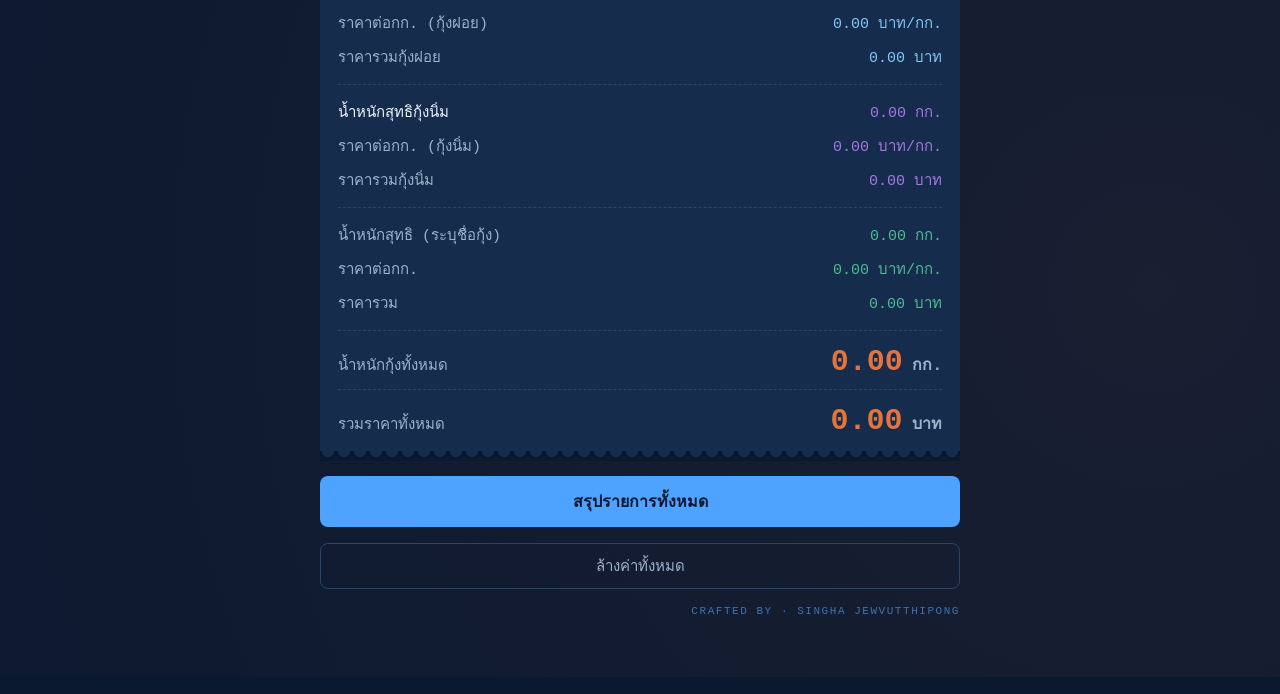
==== commit 6bdf6153: "Scope the ticket label color change to only the requested rows Reverts the previous blanket change (" ====
--- a/calc/index.html
+++ b/calc/index.html
@@ -148,7 +148,7 @@
     <div class="tline"><span>หักเปอร์เซ็นต์</span><span id="out_deduct">0% (0.00 กก.)</span></div>
     <div class="tdiv"></div>
     <div class="ttotal">
-      <span class="label">น้ำหนักสุทธิกุ้งปกติ</span>
+      <span class="label" id="out_net_label">น้ำหนักสุทธิกุ้งปกติ</span>
       <span class="value" id="out_net">0.00<span style="font-size:16px; color:var(--ink-dim)"> กก.</span></span>
     </div>
     <div class="tline"><span>ราคาต่อกก. (กุ้งปกติ)</span><span id="out_price_rate">0.00 บาท/กก.</span></div>
@@ -158,12 +158,12 @@
     </div>
 
     <div class="tdiv"></div>
-    <div class="tline"><span>น้ำหนักสุทธิกุ้งฝอย</span><span id="out_foy_net">0.00 กก.</span></div>
+    <div class="tline"><span id="out_foy_net_label">น้ำหนักสุทธิกุ้งฝอย</span><span id="out_foy_net">0.00 กก.</span></div>
     <div class="tline"><span>ราคาต่อกก. (กุ้งฝอย)</span><span id="out_foy_rate">0.00 บาท/กก.</span></div>
     <div class="tline"><span>ราคารวมกุ้งฝอย</span><span id="out_foy_price">0.00 บาท</span></div>
 
     <div class="tdiv"></div>
-    <div class="tline"><span>น้ำหนักสุทธิกุ้งนิ่ม</span><span id="out_nim_net">0.00 กก.</span></div>
+    <div class="tline"><span id="out_nim_net_label">น้ำหนักสุทธิกุ้งนิ่ม</span><span id="out_nim_net">0.00 กก.</span></div>
     <div class="tline"><span>ราคาต่อกก. (กุ้งนิ่ม)</span><span id="out_nim_rate">0.00 บาท/กก.</span></div>
     <div class="tline"><span>ราคารวมกุ้งนิ่ม</span><span id="out_nim_price">0.00 บาท</span></div>
 
--- a/calc/style.css
+++ b/calc/style.css
@@ -8,7 +8,7 @@
   --shrimp: #e6733a;
   --shrimp-dim: #c65f2c;
   --teal-accent: #4da3ff;
-  --foy-accent: #f0954a;
+  --foy-accent: #7fc8f5;
   --nim-accent: #a875e6;
   --custom-accent: #4dbd8f;
 }
@@ -29,18 +29,7 @@
 .layout-inputs, .layout-result{ min-width: 0; }
 
 @media (min-width: 760px){
-  .wrap{ max-width: 1080px; }
-  .layout{
-    display:flex;
-    align-items:flex-start;
-    gap: 20px;
-  }
-  .layout-inputs{ flex: 1 1 auto; }
-  .layout-result{
-    flex: 0 0 380px;
-    position: sticky;
-    top: 20px;
-  }
+  .wrap{ max-width: 640px; }
 }
 
 header{ margin-bottom: 18px; }
@@ -67,9 +56,9 @@
   font-weight: 600;
 }
 .panel-foy{
-  background: linear-gradient(rgba(240,149,74,0.09), rgba(240,149,74,0.09)), var(--panel);
+  background: linear-gradient(rgba(127,200,245,0.09), rgba(127,200,245,0.09)), var(--panel);
   border-width: 2px;
-  border-color: rgba(240,149,74,0.75);
+  border-color: rgba(127,200,245,0.75);
 }
 .panel-nim{
   background: linear-gradient(rgba(168,117,230,0.09), rgba(168,117,230,0.09)), var(--panel);
@@ -82,7 +71,7 @@
   border-color: rgba(77,189,143,0.75);
 }
 #priceFoy{
-  background: linear-gradient(rgba(240,149,74,0.09), rgba(240,149,74,0.09)), var(--bg);
+  background: linear-gradient(rgba(127,200,245,0.09), rgba(127,200,245,0.09)), var(--bg);
   border-color: var(--foy-accent);
 }
 #priceNim{
@@ -220,6 +209,12 @@
 }
 .price-total .value b{ color: var(--teal-accent); }
 
+#out_net_label, #out_foy_net_label, #out_nim_net_label{ color: var(--ink); }
+#out_price_rate, #out_price{ color: var(--shrimp); }
+#out_foy_split, #out_foy_net, #out_foy_rate, #out_foy_price{ color: var(--foy-accent); }
+#out_nim_net, #out_nim_rate, #out_nim_price{ color: var(--nim-accent); }
+#out_custom_net, #out_custom_rate, #out_custom_price{ color: var(--custom-accent); }
+
 .rest-row{
   display:grid;
   grid-template-columns: 1fr auto;
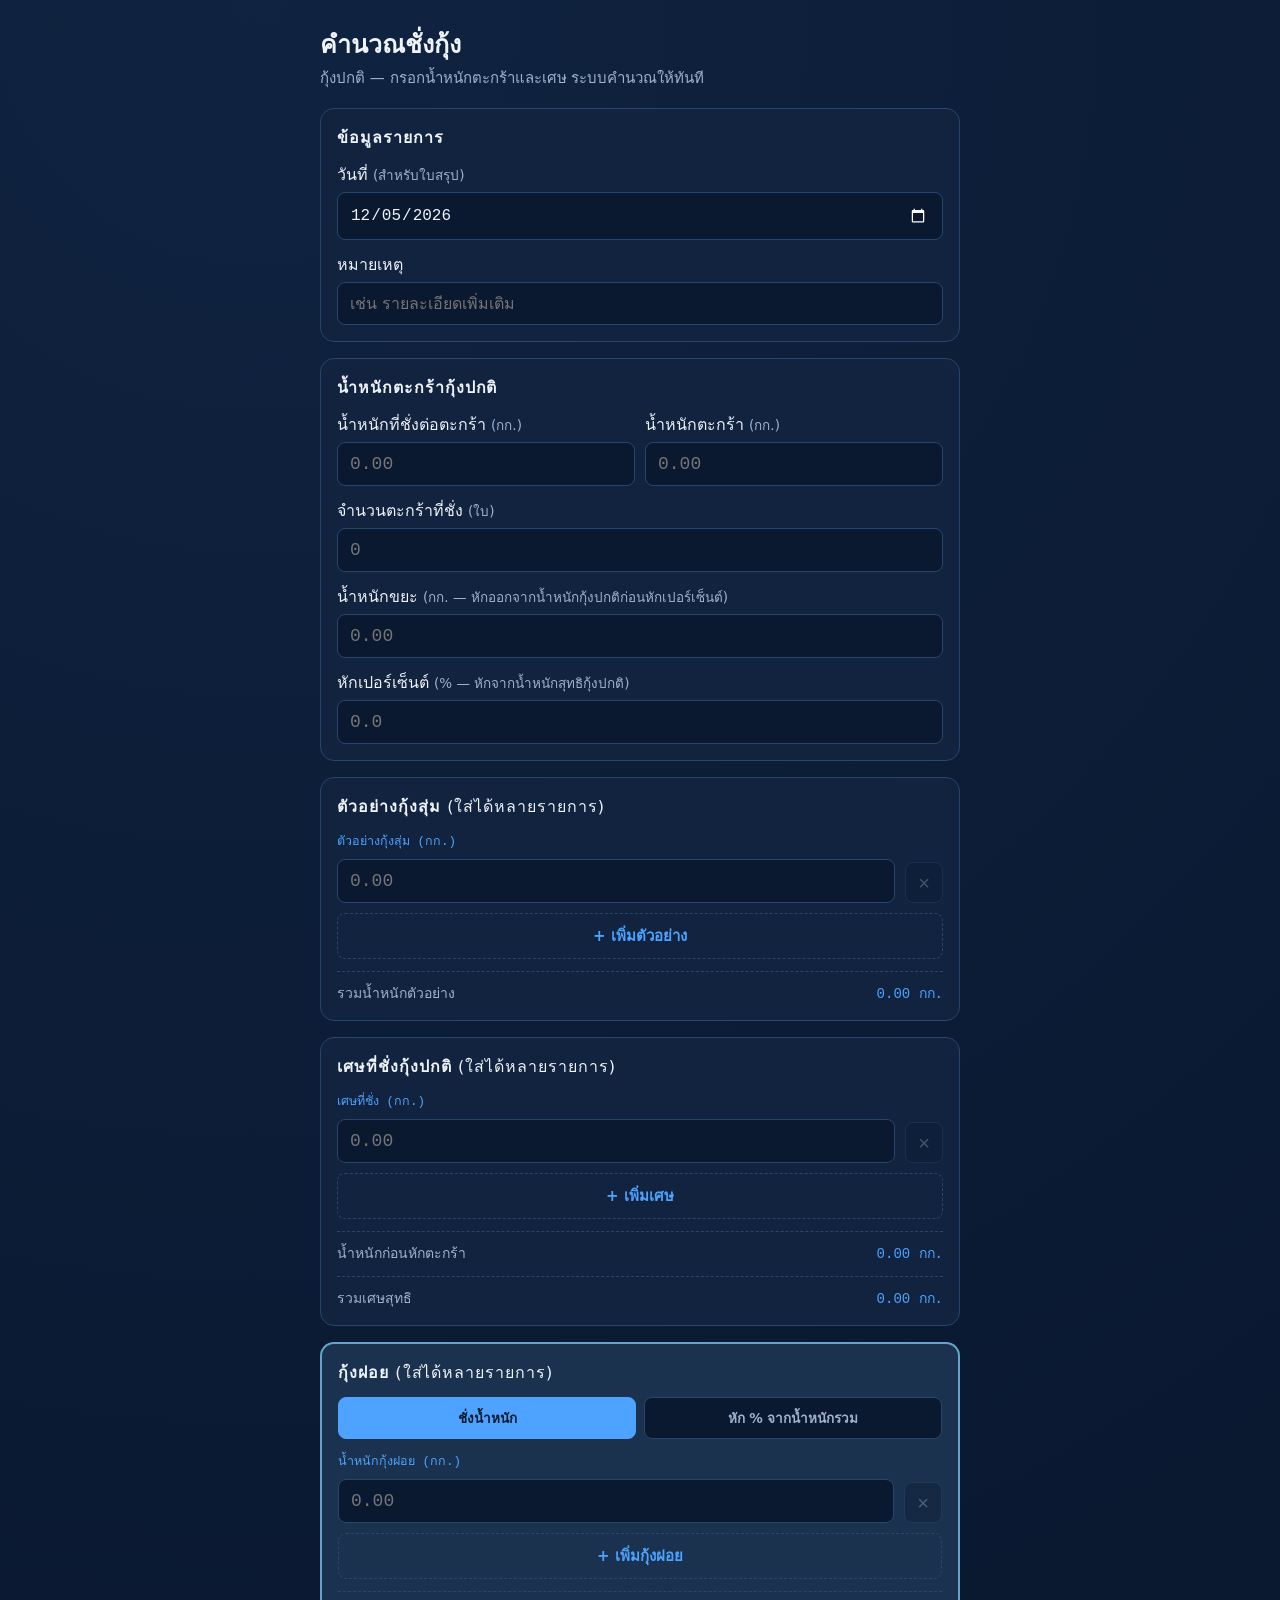
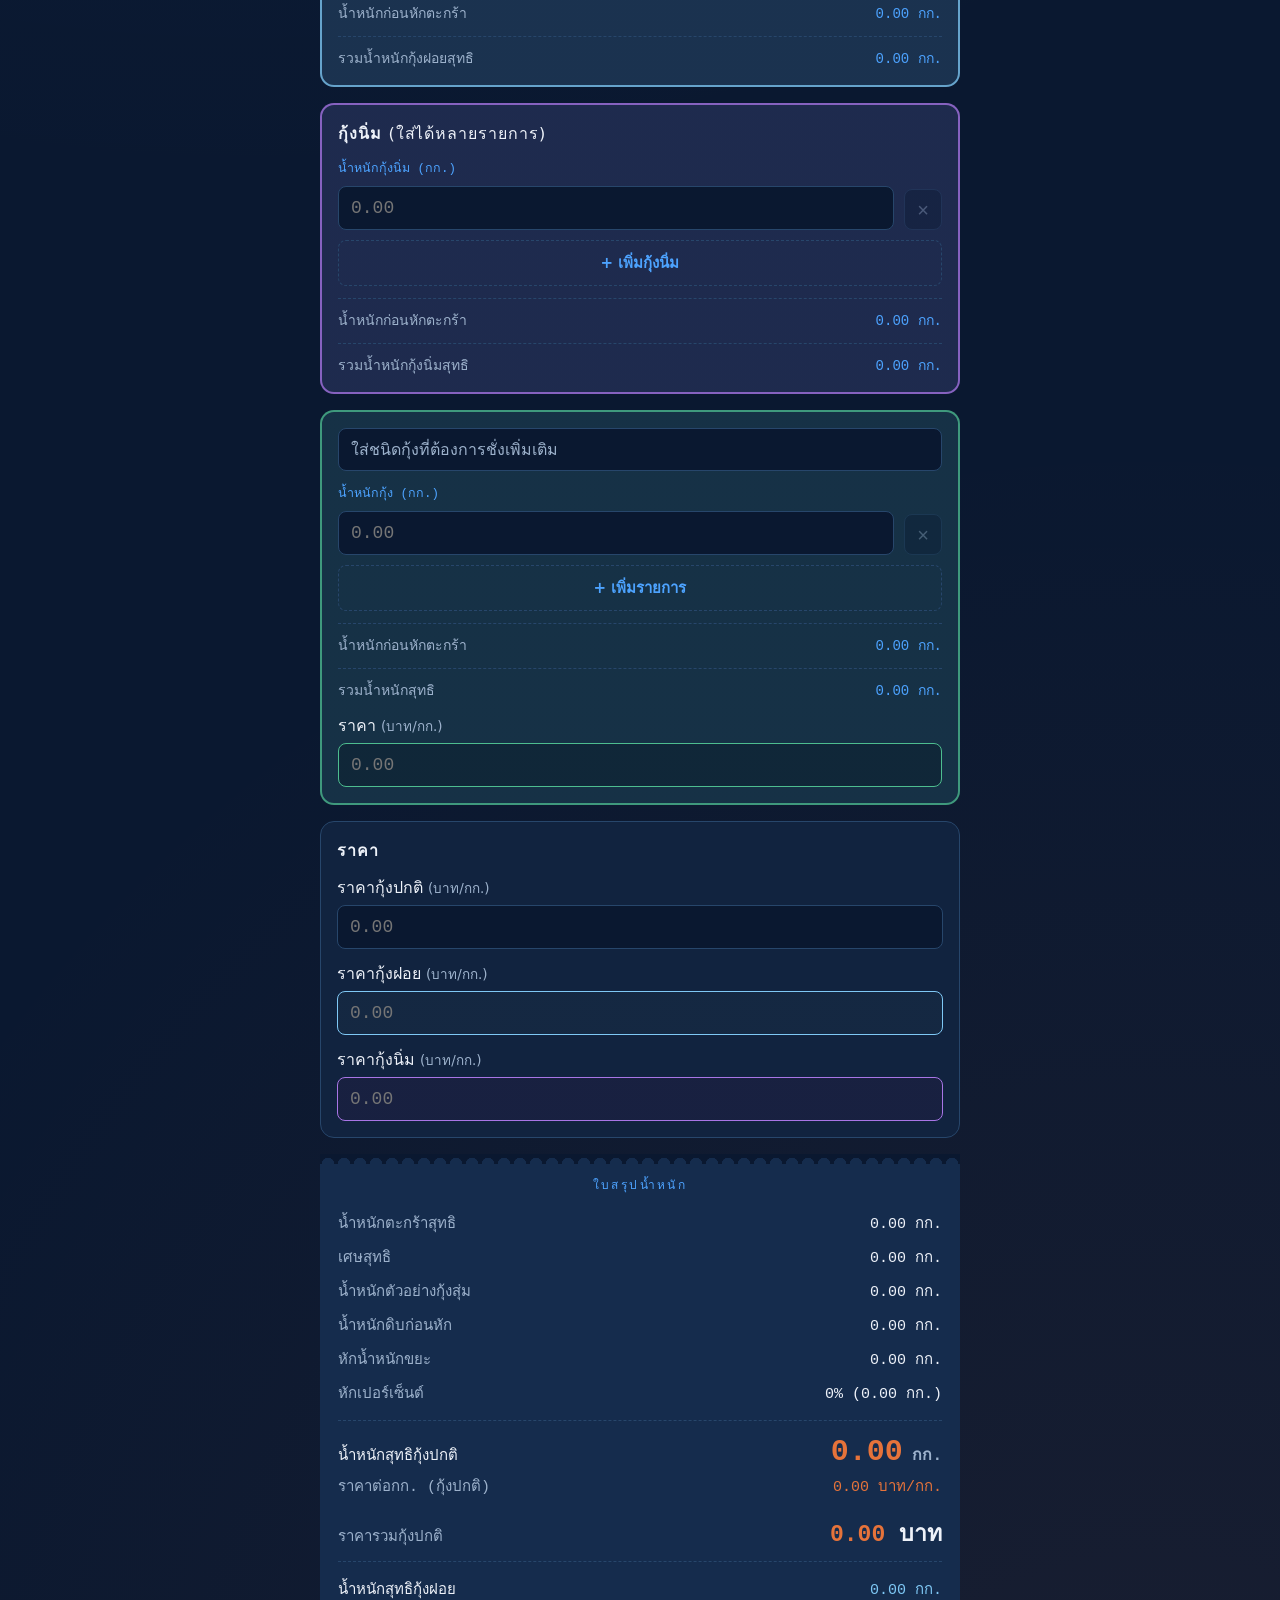
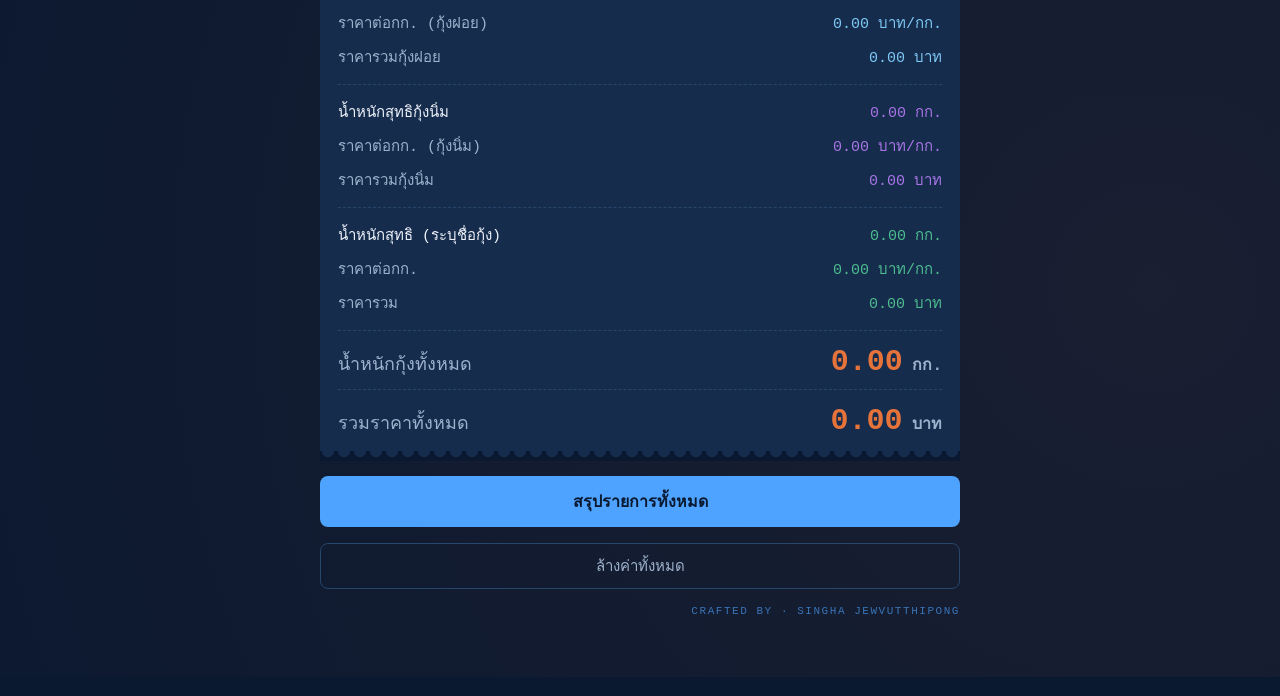
==== commit 7aee307c: "Increase font size for the grand-total row labels only Bumps น้ำหนักกุ้งทั้งหมด and รวมราคาทั้งหมด's" ====
--- a/calc/index.html
+++ b/calc/index.html
@@ -174,12 +174,12 @@
 
     <div class="tdiv"></div>
     <div class="ttotal">
-      <span class="label">น้ำหนักกุ้งทั้งหมด</span>
+      <span class="label" id="out_total_weight_label">น้ำหนักกุ้งทั้งหมด</span>
       <span class="value" id="out_total_weight">0.00<span style="font-size:16px; color:var(--ink-dim)"> กก.</span></span>
     </div>
     <div class="tdiv"></div>
     <div class="ttotal">
-      <span class="label">รวมราคาทั้งหมด</span>
+      <span class="label" id="out_grand_total_label">รวมราคาทั้งหมด</span>
       <span class="value" id="out_grand_total">0.00<span style="font-size:16px; color:var(--ink-dim)"> บาท</span></span>
     </div>
   </div>
--- a/calc/style.css
+++ b/calc/style.css
@@ -209,7 +209,8 @@
 }
 .price-total .value b{ color: var(--teal-accent); }
 
-#out_net_label, #out_foy_net_label, #out_nim_net_label{ color: var(--ink); }
+#out_net_label, #out_foy_net_label, #out_nim_net_label, #out_custom_label{ color: var(--ink); }
+#out_total_weight_label, #out_grand_total_label{ font-size: 18px; }
 #out_price_rate, #out_price{ color: var(--shrimp); }
 #out_foy_split, #out_foy_net, #out_foy_rate, #out_foy_price{ color: var(--foy-accent); }
 #out_nim_net, #out_nim_rate, #out_nim_price{ color: var(--nim-accent); }
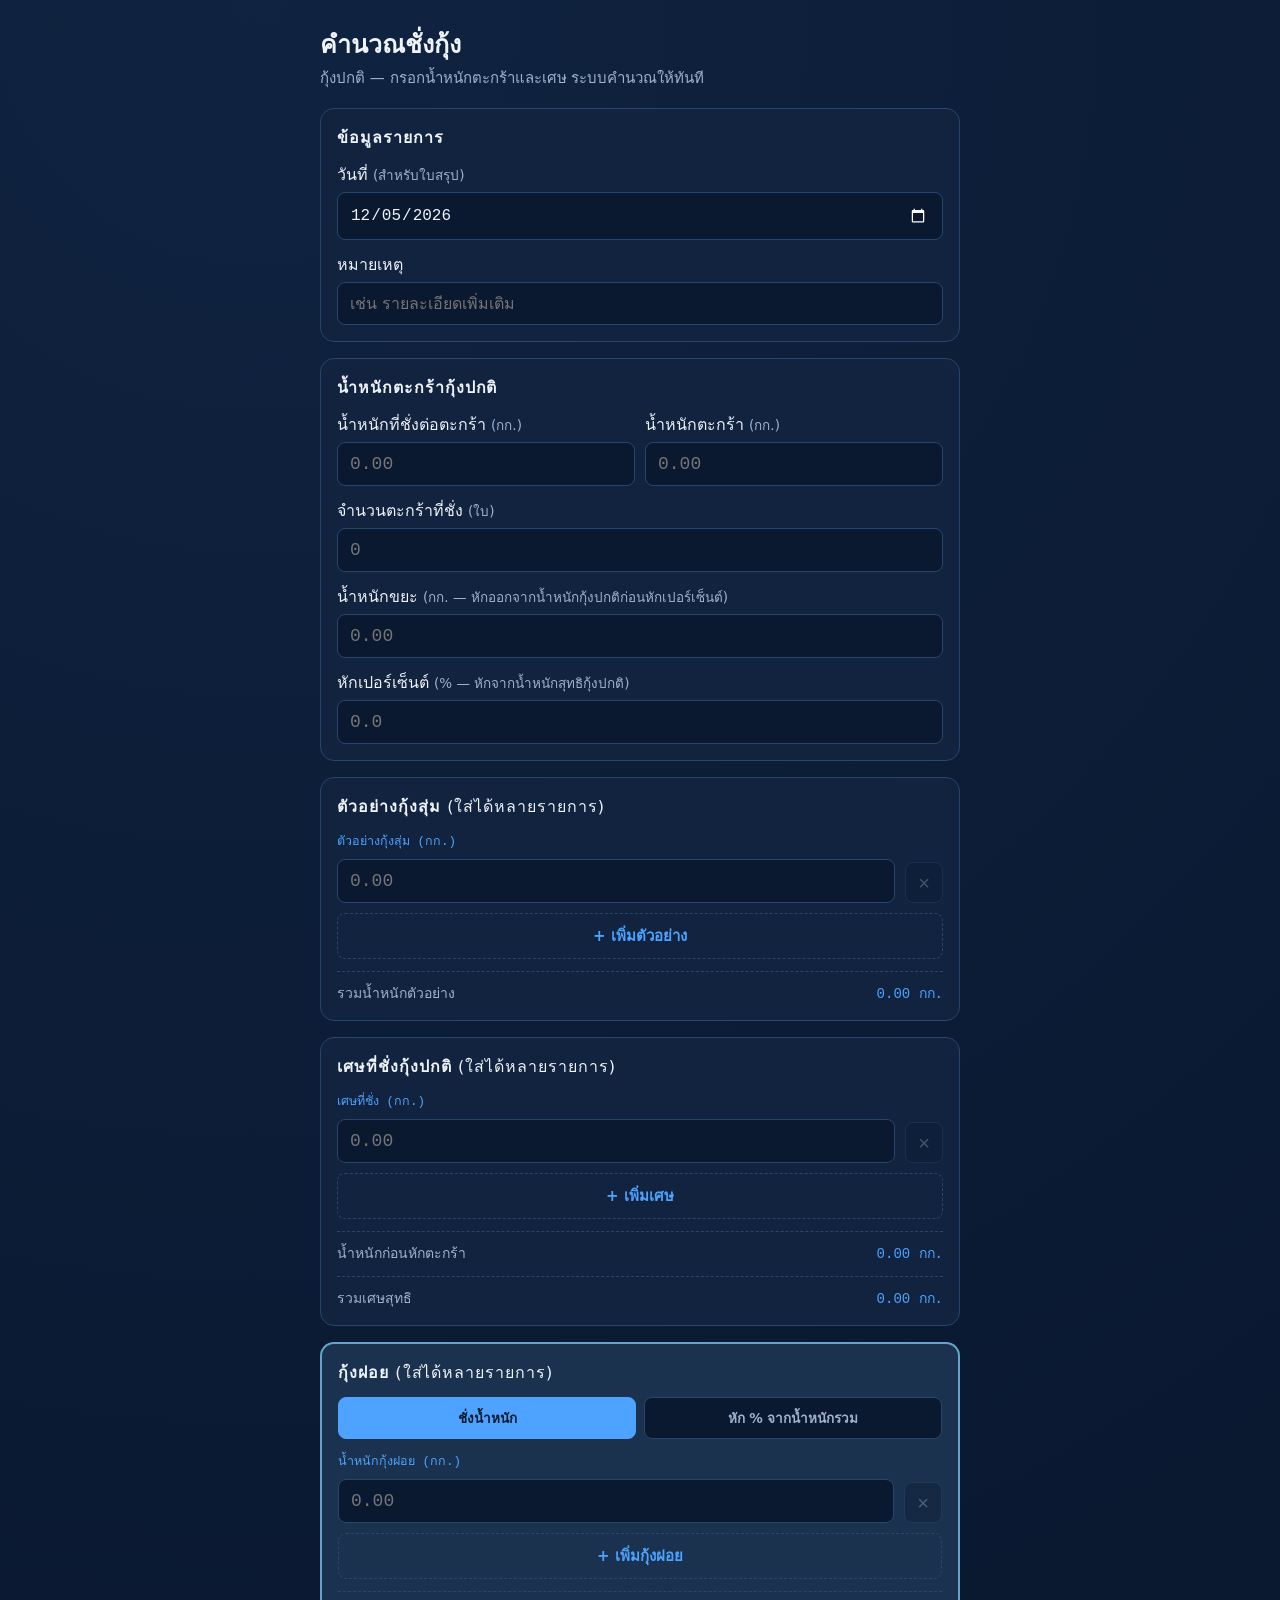
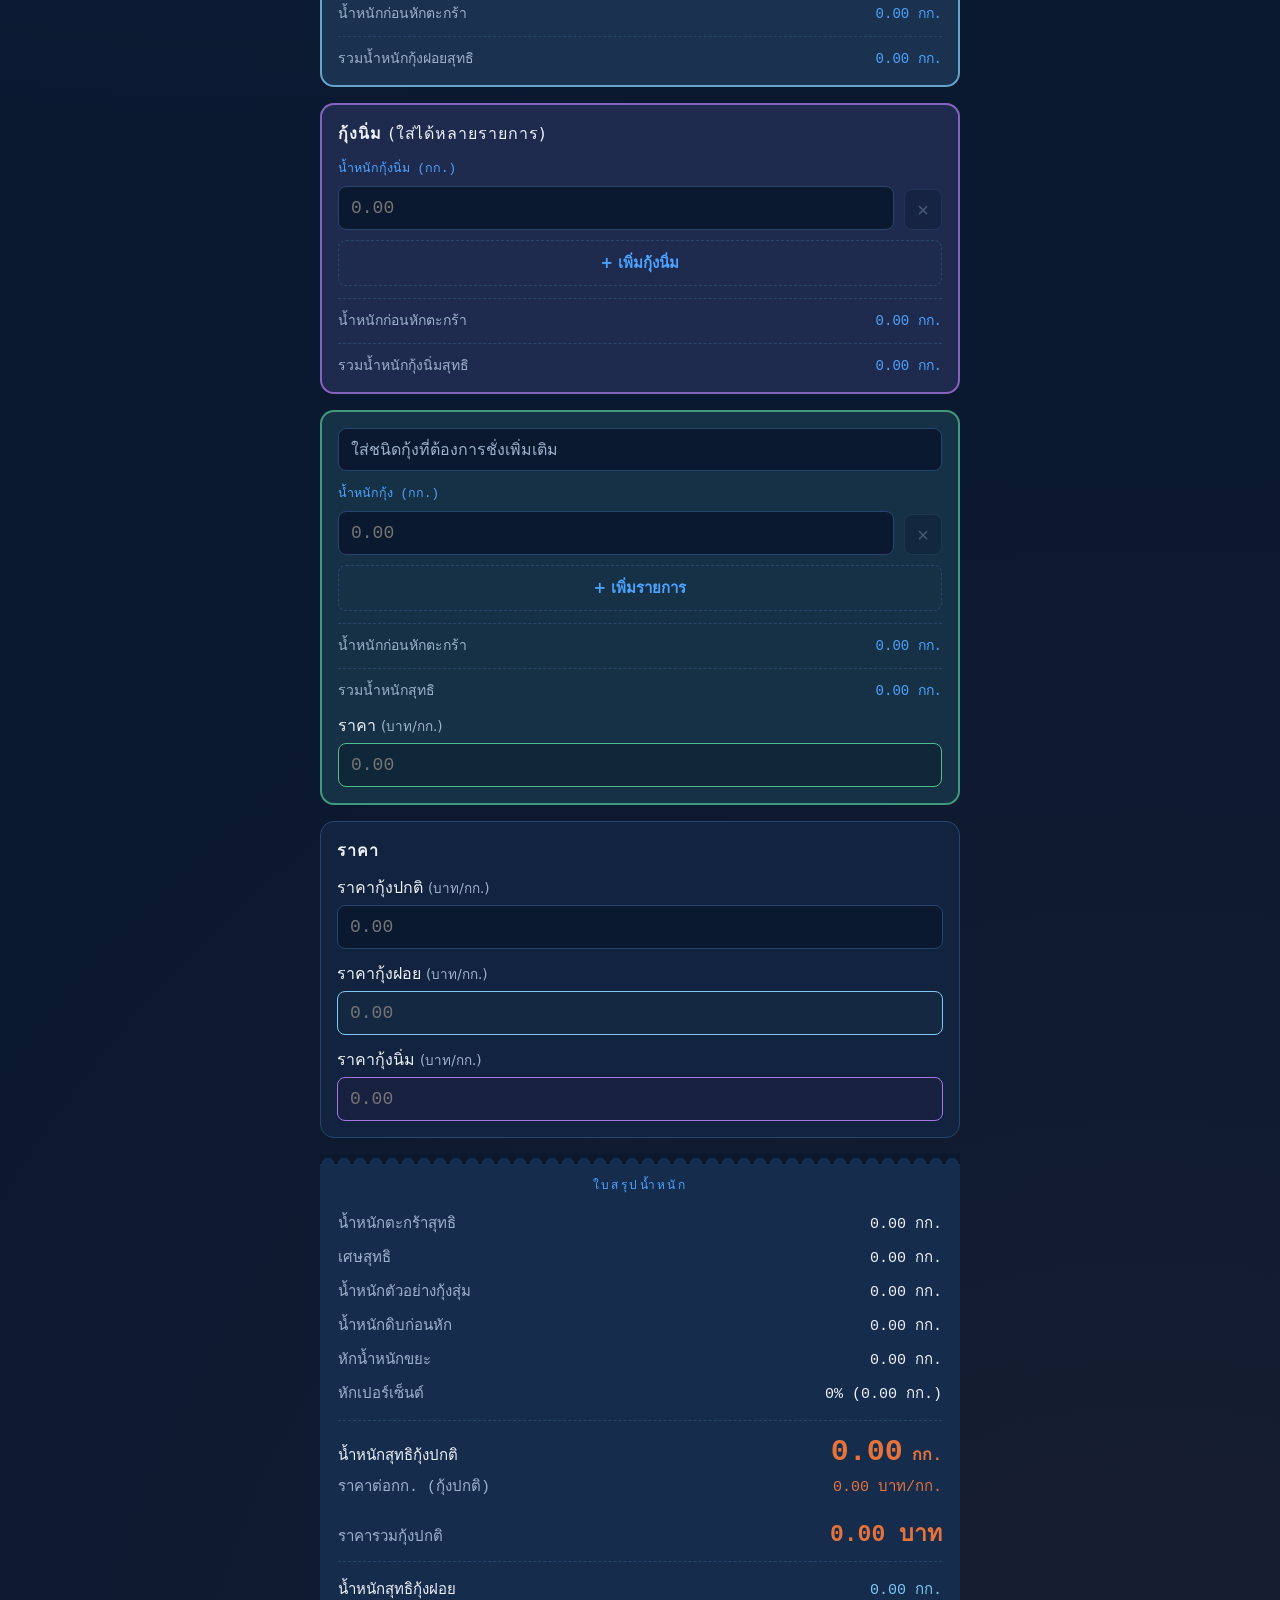
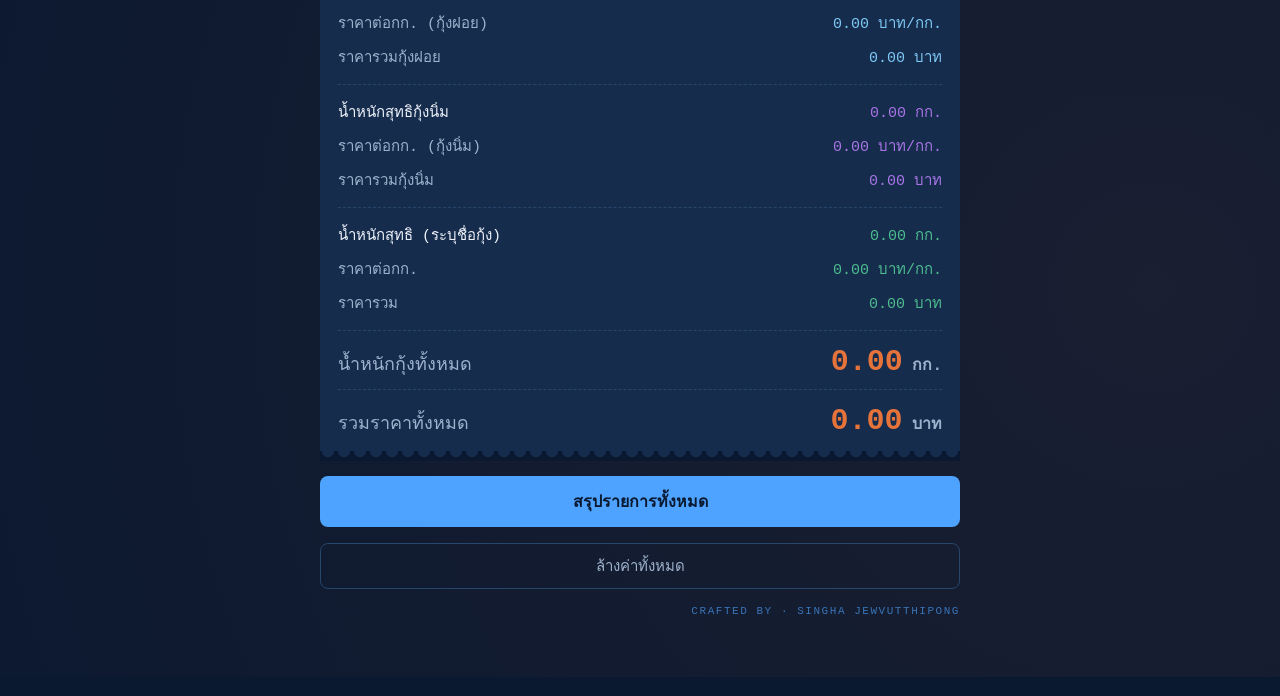
==== commit 811bf8f4: "Match กก./บาท unit text color to the number for กุ้งปกติ's total The static "กก." span next to out_n" ====
--- a/calc/index.html
+++ b/calc/index.html
@@ -149,12 +149,12 @@
     <div class="tdiv"></div>
     <div class="ttotal">
       <span class="label" id="out_net_label">น้ำหนักสุทธิกุ้งปกติ</span>
-      <span class="value" id="out_net">0.00<span style="font-size:16px; color:var(--ink-dim)"> กก.</span></span>
+      <span class="value" id="out_net">0.00<span style="font-size:16px; color:var(--shrimp)"> กก.</span></span>
     </div>
     <div class="tline"><span>ราคาต่อกก. (กุ้งปกติ)</span><span id="out_price_rate">0.00 บาท/กก.</span></div>
     <div class="price-total">
       <span class="label">ราคารวมกุ้งปกติ</span>
-      <span class="value"><b id="out_price">0.00</b> บาท</span>
+      <span class="value" id="out_price_total"><b id="out_price">0.00</b> บาท</span>
     </div>
 
     <div class="tdiv"></div>
--- a/calc/style.css
+++ b/calc/style.css
@@ -211,6 +211,7 @@
 
 #out_net_label, #out_foy_net_label, #out_nim_net_label, #out_custom_label{ color: var(--ink); }
 #out_total_weight_label, #out_grand_total_label{ font-size: 18px; }
+#out_price_total{ color: var(--shrimp); }
 #out_price_rate, #out_price{ color: var(--shrimp); }
 #out_foy_split, #out_foy_net, #out_foy_rate, #out_foy_price{ color: var(--foy-accent); }
 #out_nim_net, #out_nim_rate, #out_nim_price{ color: var(--nim-accent); }
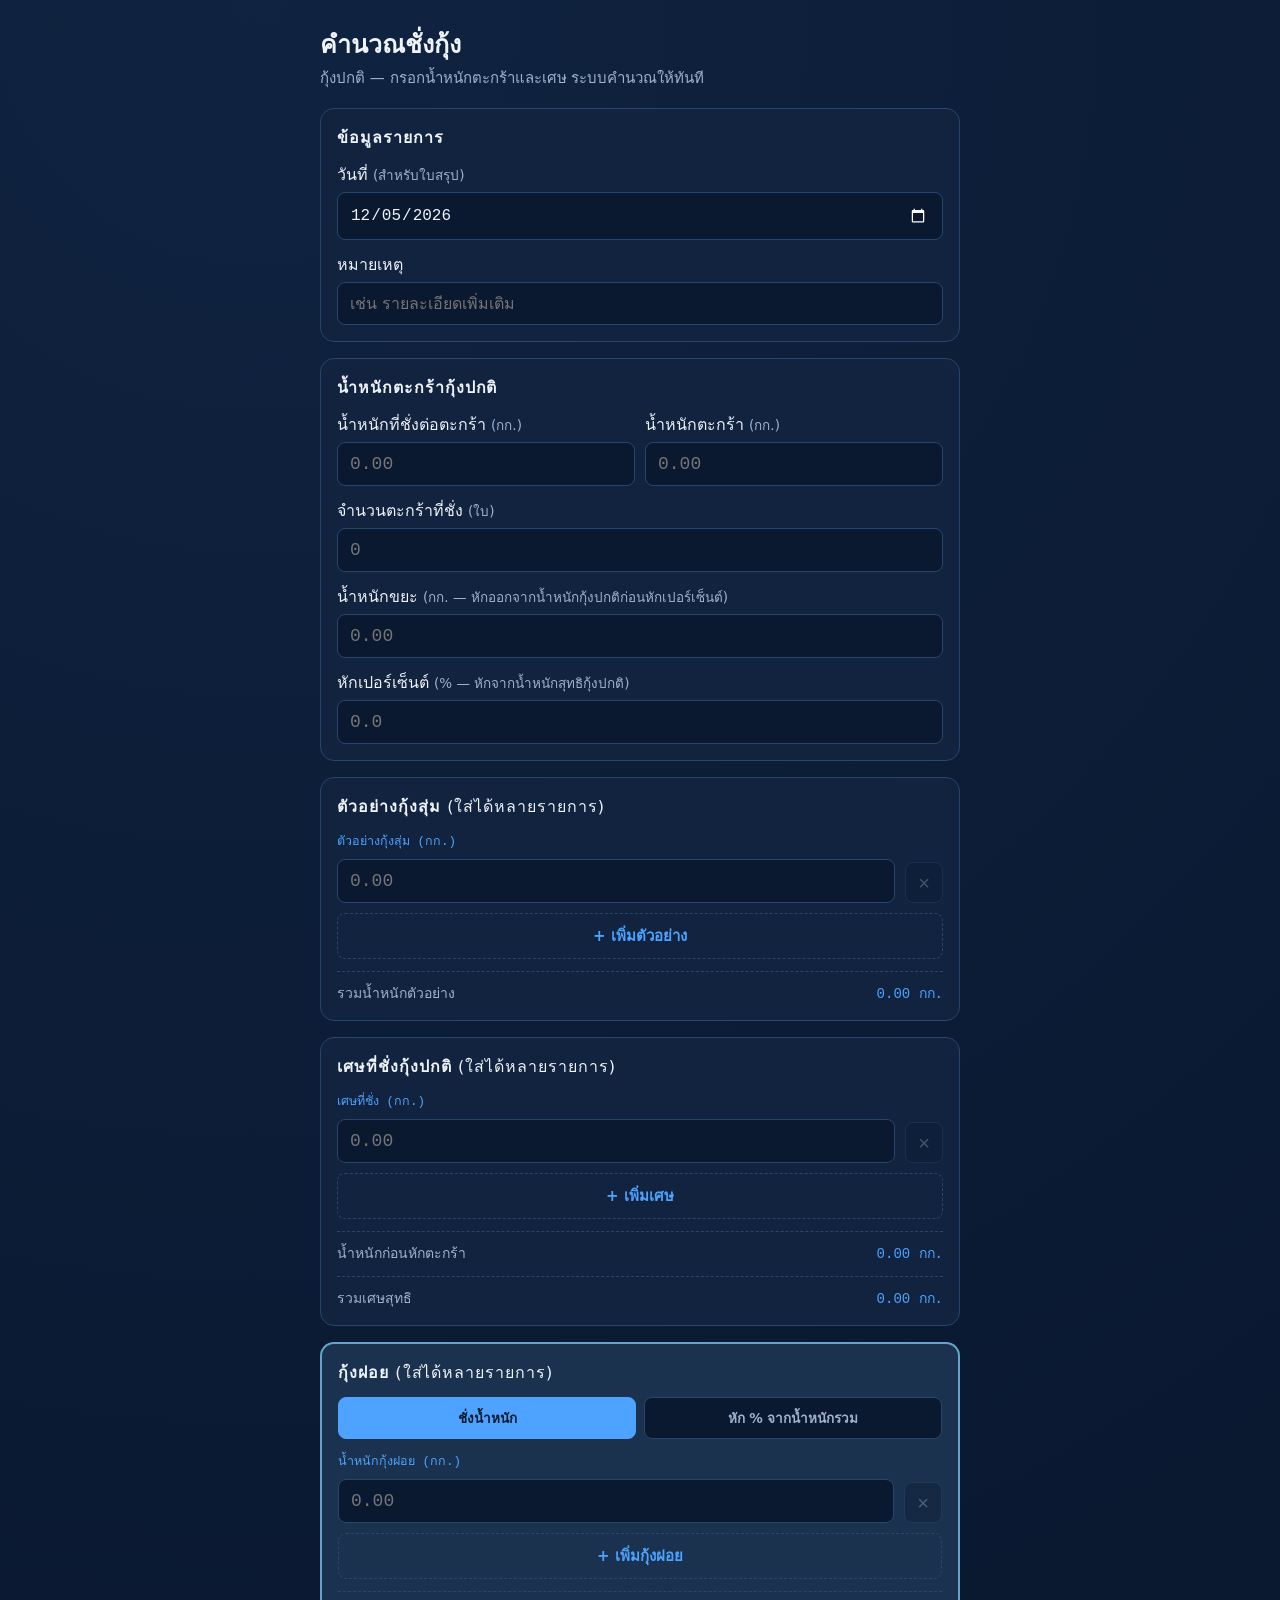
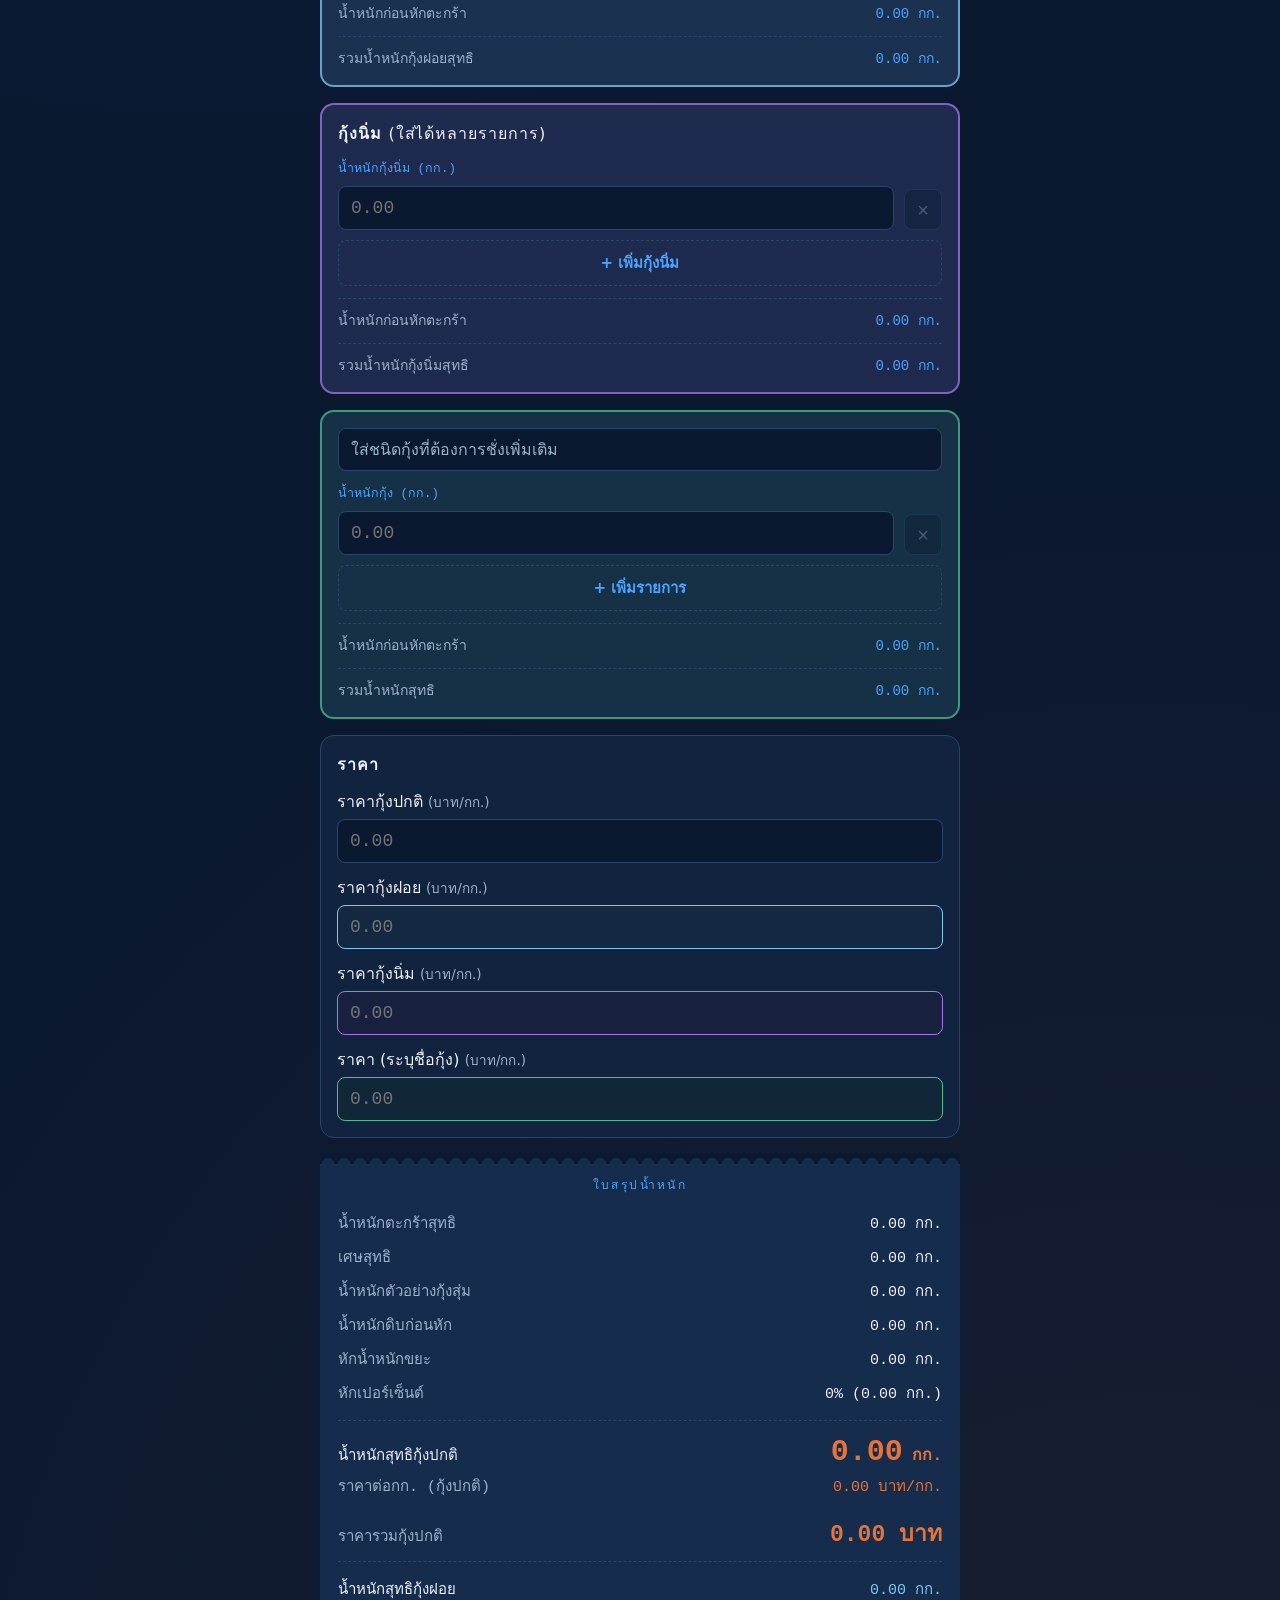
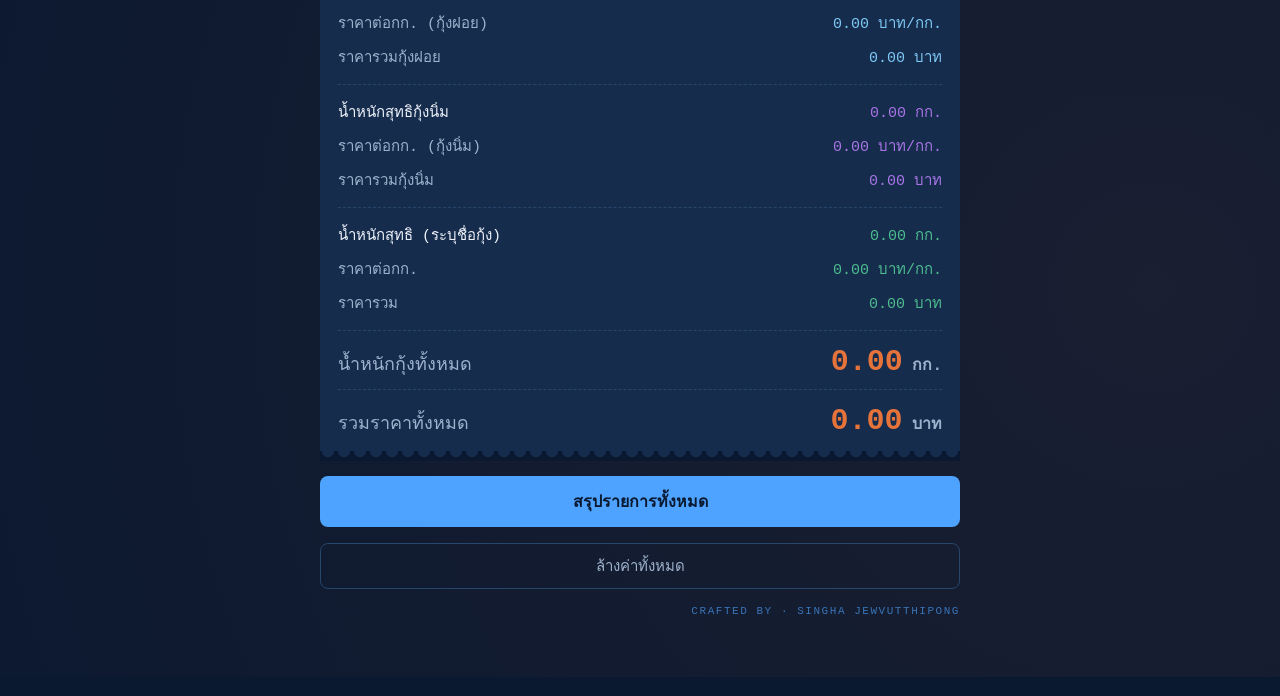
==== commit bf5af58e: "Move the custom category's price field into the ราคา panel Groups it alongside ราคากุ้งปกติ/กุ้งฝอย/" ====
--- a/calc/index.html
+++ b/calc/index.html
@@ -111,10 +111,6 @@
     <button type="button" class="add-row" id="addShrimpCustom">+ เพิ่มรายการ</button>
     <div class="rest-subtotal"><span>น้ำหนักก่อนหักตะกร้า</span><span id="shrimpCustomGross">0.00 กก.</span></div>
     <div class="rest-subtotal"><span>รวมน้ำหนักสุทธิ</span><span id="shrimpCustomSubtotal">0.00 กก.</span></div>
-    <div class="field" style="margin-top:12px;">
-      <label>ราคา <span class="unit">(บาท/กก.)</span></label>
-      <input type="number" id="priceCustom" inputmode="decimal" step="0.01" placeholder="0.00">
-    </div>
   </div>
 
   <div class="panel">
@@ -130,6 +126,10 @@
     <div class="field">
       <label>ราคากุ้งนิ่ม <span class="unit">(บาท/กก.)</span></label>
       <input type="number" id="priceNim" inputmode="decimal" step="0.01" placeholder="0.00">
+    </div>
+    <div class="field">
+      <label><span id="priceCustomLabelText">ราคา</span> <span class="unit">(บาท/กก.)</span></label>
+      <input type="number" id="priceCustom" inputmode="decimal" step="0.01" placeholder="0.00">
     </div>
   </div>
 
